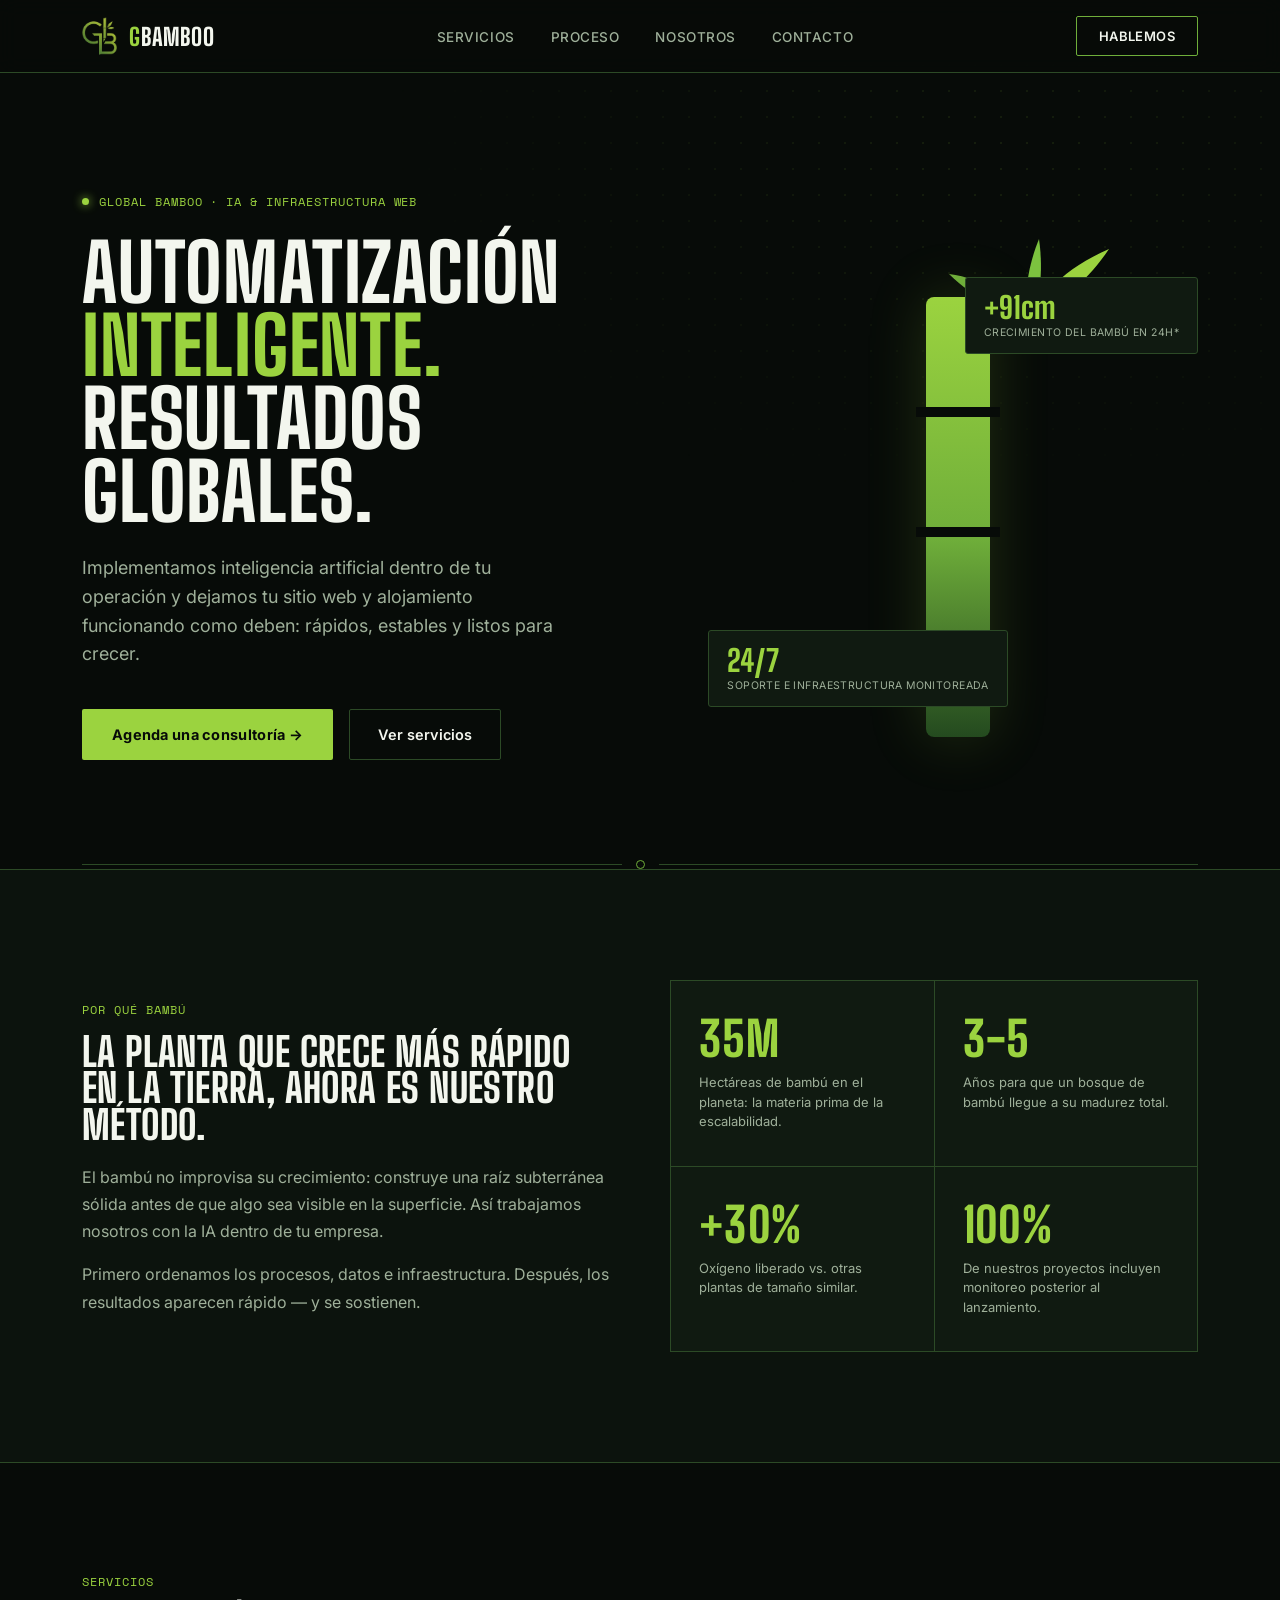
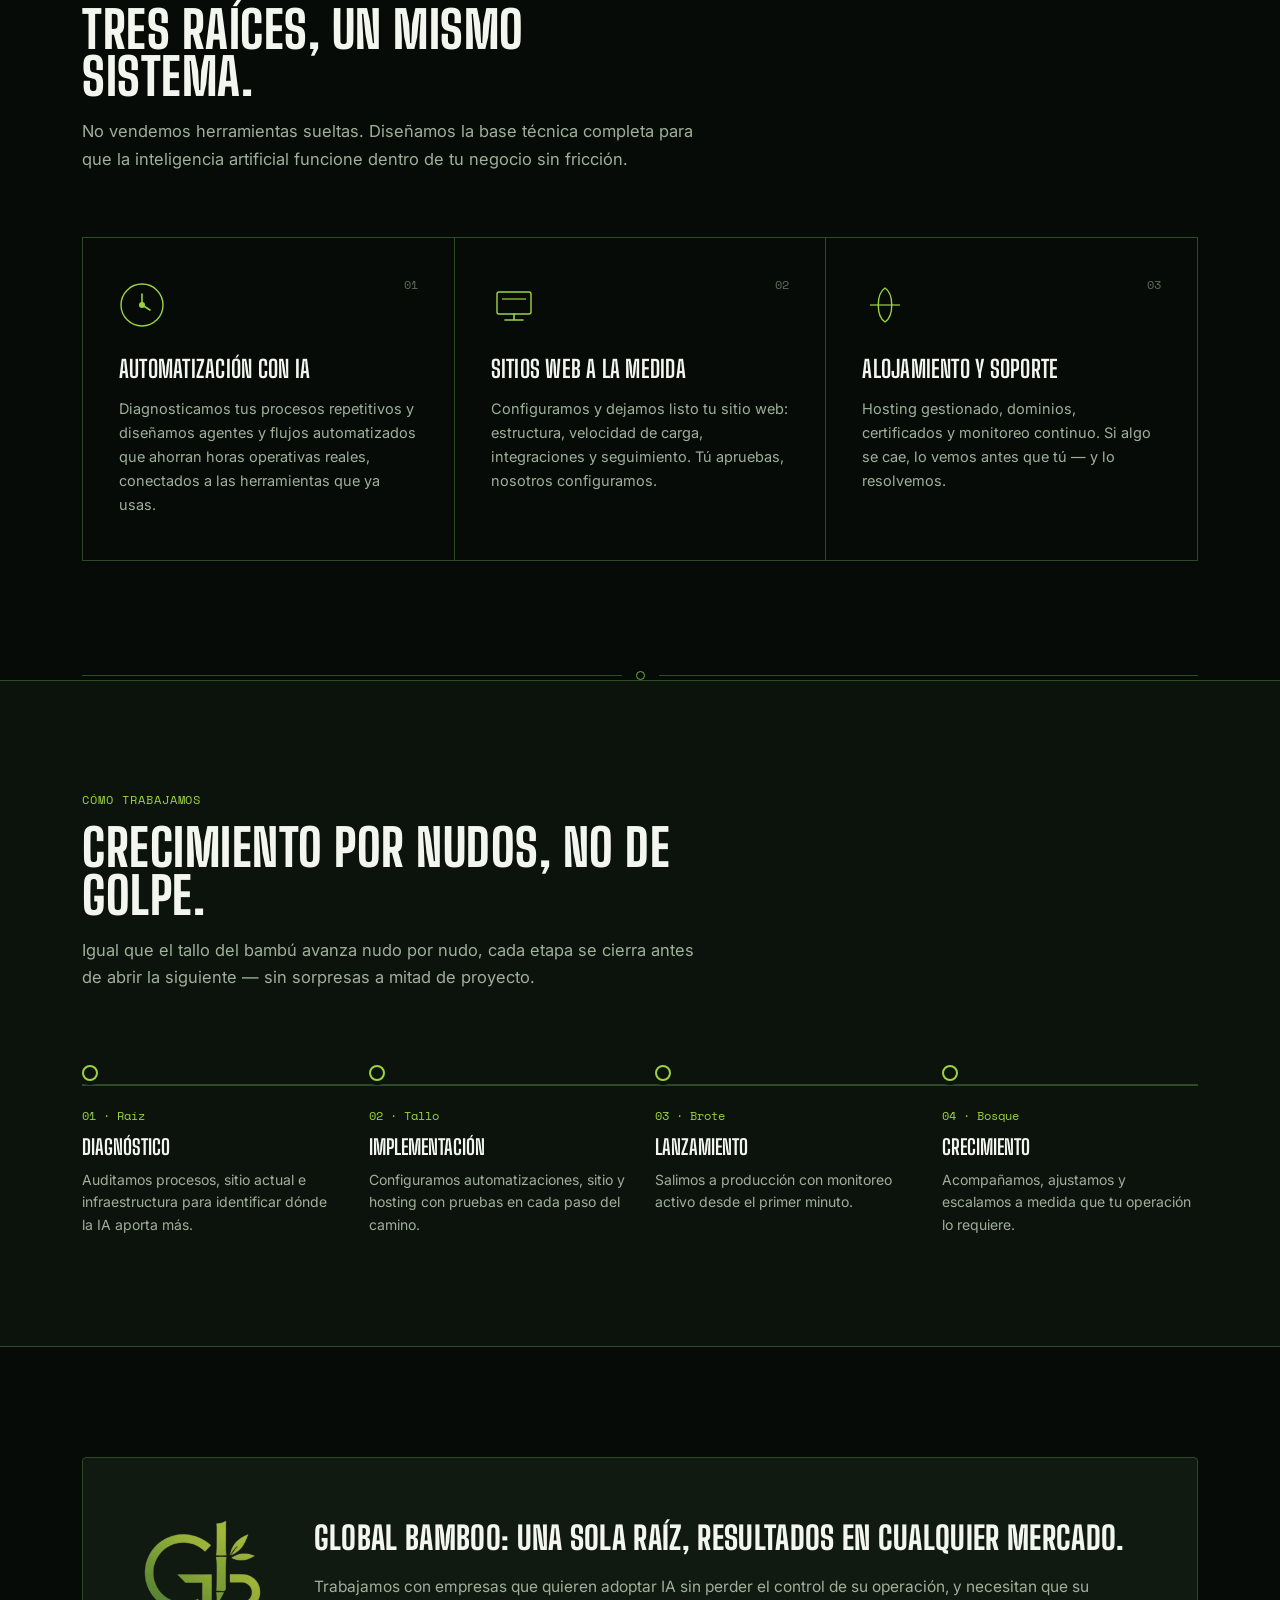
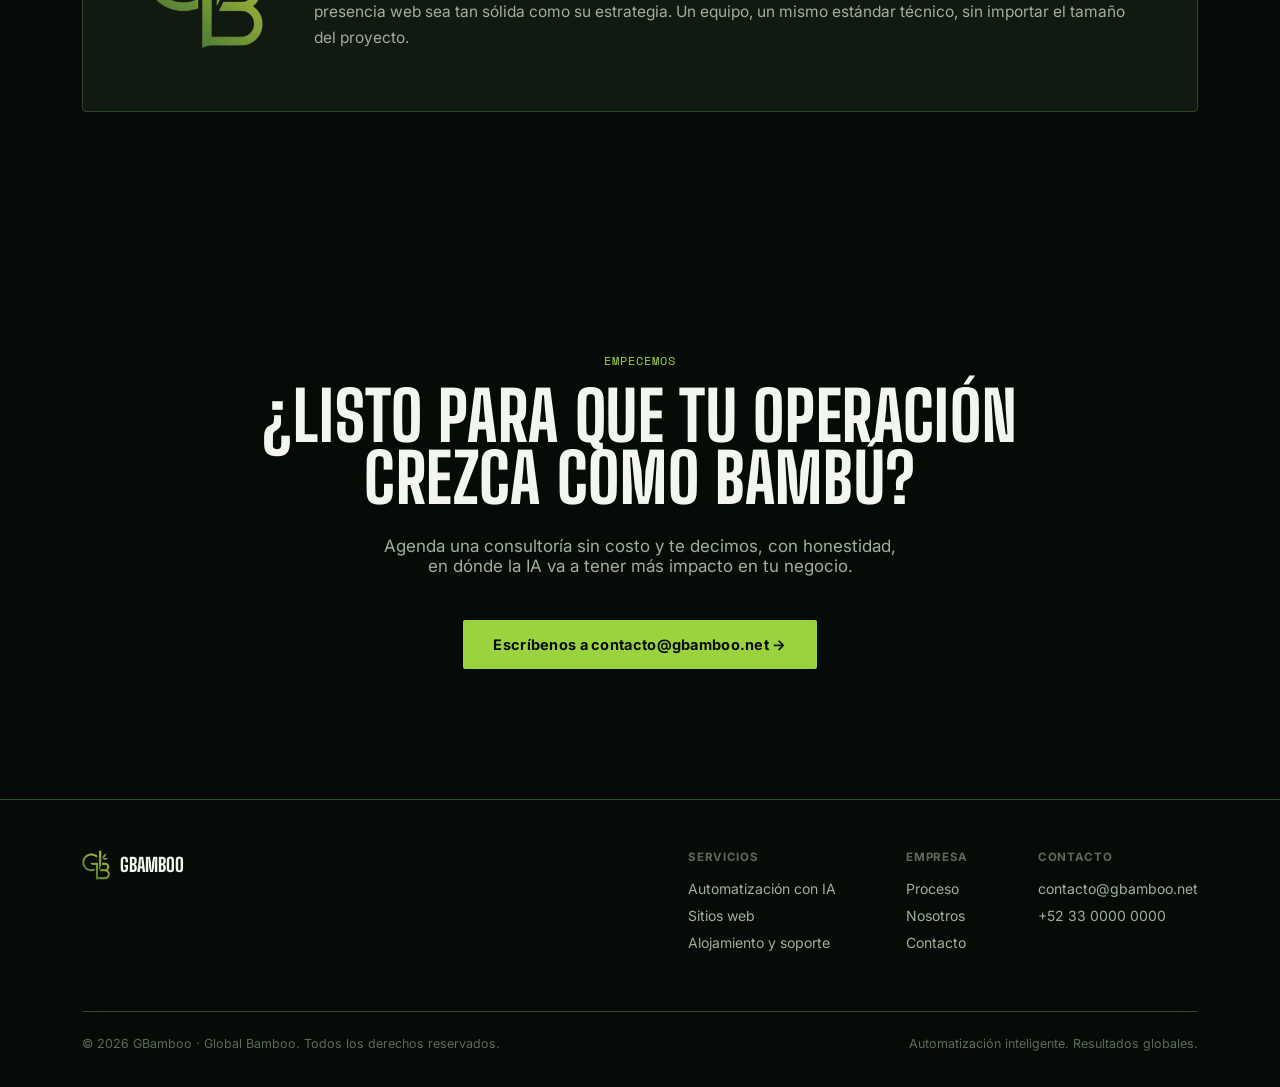
==== index.html @ a83d68ed "Rename gbamboo.html to index.html" ====
<!DOCTYPE html>
<html lang="es">
<head>
<meta charset="UTF-8">
<meta name="viewport" content="width=device-width, initial-scale=1.0">
<title>GBamboo — Automatización Inteligente. Resultados Globales.</title>
<link rel="preconnect" href="https://fonts.googleapis.com">
<link rel="preconnect" href="https://fonts.gstatic.com" crossorigin>
<link href="https://fonts.googleapis.com/css2?family=Big+Shoulders+Display:wght@400;600;700;800;900&family=Inter:wght@400;500;600;700&family=Space+Mono:wght@400;700&display=swap" rel="stylesheet">
<style>
  :root{
    --bg-black:#070b08;
    --bg-deep:#0c130d;
    --bg-panel:#101a11;
    --green-bright:#9bd33f;
    --green-mid:#6fae3a;
    --green-deep:#244a1f;
    --green-line:#2c4a26;
    --white:#f3f6ee;
    --grey:#9fb09a;
    --grey-dim:#5c6b57;
  }
  *{margin:0;padding:0;box-sizing:border-box;}
  html{scroll-behavior:smooth;}
  body{
    background:var(--bg-black);
    color:var(--white);
    font-family:'Inter',sans-serif;
    overflow-x:hidden;
    -webkit-font-smoothing:antialiased;
  }
  ::selection{background:var(--green-bright);color:var(--bg-black);}

  .display{
    font-family:'Big Shoulders Display',sans-serif;
    text-transform:uppercase;
    letter-spacing:0.01em;
    font-weight:800;
    line-height:0.92;
  }
  .mono{
    font-family:'Space Mono',monospace;
    letter-spacing:0.08em;
    text-transform:uppercase;
  }

  a{color:inherit;text-decoration:none;}

  .wrap{
    max-width:1180px;
    margin:0 auto;
    padding:0 32px;
  }

  /* background circuit-dot texture, echoes the globe motif in the logo */
  .dot-field{
    position:fixed;
    inset:0;
    pointer-events:none;
    z-index:0;
    background-image:radial-gradient(circle, rgba(155,211,63,0.10) 1px, transparent 1px);
    background-size:26px 26px;
    mask-image:radial-gradient(ellipse 70% 55% at 78% 18%, black 0%, transparent 70%);
  }

  /* ---------- NAV ---------- */
  header{
    position:sticky;
    top:0;
    z-index:50;
    background:rgba(7,11,8,0.86);
    backdrop-filter:blur(10px);
    border-bottom:1px solid var(--green-line);
  }
  nav{
    display:flex;
    align-items:center;
    justify-content:space-between;
    padding:16px 32px;
    max-width:1180px;
    margin:0 auto;
  }
  .brand{
    display:flex;
    align-items:center;
    gap:12px;
  }
  .brand img{height:38px;width:auto;display:block;}
  .brand-word{
    font-family:'Big Shoulders Display',sans-serif;
    font-weight:800;
    font-size:24px;
    letter-spacing:0.01em;
    text-transform:uppercase;
  }
  .brand-word .g{color:var(--green-bright);}
  nav ul{
    display:flex;
    gap:36px;
    list-style:none;
  }
  nav ul a{
    font-size:13.5px;
    letter-spacing:0.04em;
    color:var(--grey);
    transition:color .2s;
    text-transform:uppercase;
    font-weight:500;
  }
  nav ul a:hover{color:var(--green-bright);}
  .nav-cta{
    display:inline-flex;
    align-items:center;
    gap:8px;
    padding:11px 22px;
    border:1px solid var(--green-mid);
    border-radius:2px;
    font-size:13px;
    font-weight:600;
    letter-spacing:0.03em;
    text-transform:uppercase;
    transition:all .2s;
  }
  .nav-cta:hover{background:var(--green-bright);border-color:var(--green-bright);color:var(--bg-black);}
  .nav-toggle{display:none;}

  /* ---------- HERO ---------- */
  .hero{
    position:relative;
    padding:120px 0 100px;
    overflow:hidden;
  }
  .hero-grid{
    display:grid;
    grid-template-columns:1.1fr 0.9fr;
    gap:50px;
    align-items:center;
    position:relative;
    z-index:2;
  }
  .eyebrow{
    display:flex;
    align-items:center;
    gap:10px;
    font-size:12px;
    color:var(--green-bright);
    margin-bottom:26px;
    opacity:0;
    animation:fadeUp .7s ease forwards .1s;
  }
  .eyebrow::before{
    content:'';
    width:7px;height:7px;
    background:var(--green-bright);
    border-radius:50%;
    box-shadow:0 0 10px var(--green-bright);
  }
  .hero h1{
    font-size:clamp(46px, 6.2vw, 84px);
    opacity:0;
    animation:fadeUp .8s ease forwards .25s;
  }
  .hero h1 .accent{color:var(--green-bright);}
  .hero p.lead{
    margin-top:26px;
    font-size:18px;
    line-height:1.6;
    color:var(--grey);
    max-width:480px;
    opacity:0;
    animation:fadeUp .8s ease forwards .42s;
  }
  .hero-actions{
    display:flex;
    gap:16px;
    margin-top:40px;
    flex-wrap:wrap;
    opacity:0;
    animation:fadeUp .8s ease forwards .58s;
  }
  .btn-primary{
    padding:16px 30px;
    background:var(--green-bright);
    color:var(--bg-black);
    font-weight:700;
    font-size:14.5px;
    letter-spacing:0.02em;
    border-radius:2px;
    transition:transform .2s, box-shadow .2s;
    display:inline-flex;align-items:center;gap:10px;
  }
  .btn-primary:hover{transform:translateY(-2px);box-shadow:0 10px 26px rgba(155,211,63,0.28);}
  .btn-ghost{
    padding:16px 28px;
    border:1px solid var(--green-line);
    border-radius:2px;
    font-weight:600;
    font-size:14.5px;
    color:var(--white);
    transition:border-color .2s, background .2s;
  }
  .btn-ghost:hover{border-color:var(--green-bright);background:rgba(155,211,63,0.06);}

  @keyframes fadeUp{
    from{opacity:0;transform:translateY(18px);}
    to{opacity:1;transform:translateY(0);}
  }

  /* growing bamboo stalk signature element */
  .stalk-wrap{
    position:relative;
    height:520px;
    display:flex;
    align-items:flex-end;
    justify-content:center;
  }
  .stalk{
    position:relative;
    width:64px;
    height:0;
    background:linear-gradient(180deg, var(--green-bright), var(--green-mid) 55%, var(--green-deep));
    border-radius:8px;
    animation:grow 1.6s cubic-bezier(.2,.8,.25,1) forwards .3s;
    box-shadow:0 0 60px rgba(155,211,63,0.18);
  }
  @keyframes grow{
    from{height:0;}
    to{height:440px;}
  }
  .node{
    position:absolute;
    left:-10px;
    width:84px;
    height:10px;
    background:var(--bg-black);
    border-top:2px solid rgba(7,11,8,0.5);
    opacity:0;
    animation:nodeIn .4s ease forwards;
  }
  @keyframes nodeIn{ to{opacity:1;} }
  .leafset{
    position:absolute;
    width:170px;
    opacity:0;
    animation:leafIn .6s ease forwards;
  }
  .leafset svg{width:100%;height:auto;display:block;}
  @keyframes leafIn{
    from{opacity:0;transform:translateX(-6px) rotate(-4deg);}
    to{opacity:1;transform:translateX(0) rotate(0);}
  }
  .stat-floater{
    position:absolute;
    background:var(--bg-panel);
    border:1px solid var(--green-line);
    border-radius:3px;
    padding:14px 18px;
    opacity:0;
    animation:fadeUp .7s ease forwards 1.9s;
  }
  .stat-floater .num{
    font-family:'Big Shoulders Display',sans-serif;
    font-weight:800;
    font-size:30px;
    color:var(--green-bright);
    line-height:1;
  }
  .stat-floater .lab{
    font-size:10.5px;
    color:var(--grey);
    letter-spacing:0.04em;
    text-transform:uppercase;
    margin-top:4px;
  }
  .stat-1{top:60px; right:0;}
  .stat-2{bottom:30px; left:-10px;}

  @media (prefers-reduced-motion: reduce){
    .stalk{animation:none;height:440px;}
    .node,.leafset,.stat-floater,.eyebrow,.hero h1,.hero p.lead,.hero-actions{animation:none;opacity:1;}
  }

  /* ---------- NODE DIVIDER (bamboo joints as section divider) ---------- */
  .joint-divider{
    display:flex;
    align-items:center;
    gap:14px;
    max-width:1180px;
    margin:0 auto;
    padding:0 32px;
  }
  .joint-divider .line{flex:1;height:1px;background:var(--green-line);}
  .joint-divider .ring{
    width:9px;height:9px;border:1.5px solid var(--green-mid);border-radius:50%;
  }

  /* ---------- SECTION GENERIC ---------- */
  section{position:relative;z-index:2;padding:110px 0;}
  .section-head{
    max-width:620px;
    margin-bottom:64px;
  }
  .tag{
    font-size:12px;
    color:var(--green-bright);
    margin-bottom:16px;
    display:block;
  }
  .section-head h2{
    font-size:clamp(34px,4vw,52px);
  }
  .section-head p{
    margin-top:18px;
    color:var(--grey);
    font-size:16.5px;
    line-height:1.65;
  }

  /* ---------- WHY BAMBOO STRIP ---------- */
  .why{
    background:var(--bg-deep);
    border-top:1px solid var(--green-line);
    border-bottom:1px solid var(--green-line);
  }
  .why-grid{
    display:grid;
    grid-template-columns:1fr 1fr;
    gap:60px;
    align-items:center;
  }
  .why-copy h3{
    font-size:clamp(28px,3.4vw,40px);
    margin-bottom:20px;
  }
  .why-copy p{
    color:var(--grey);
    font-size:16px;
    line-height:1.7;
    margin-bottom:16px;
  }
  .why-stats{
    display:grid;
    grid-template-columns:1fr 1fr;
    gap:1px;
    background:var(--green-line);
    border:1px solid var(--green-line);
  }
  .why-stat{
    background:var(--bg-panel);
    padding:34px 28px;
  }
  .why-stat .num{
    font-family:'Big Shoulders Display',sans-serif;
    font-weight:800;
    font-size:48px;
    color:var(--green-bright);
    line-height:1;
  }
  .why-stat .lab{
    margin-top:10px;
    font-size:13px;
    color:var(--grey);
    line-height:1.5;
  }

  /* ---------- SERVICES ---------- */
  .services-grid{
    display:grid;
    grid-template-columns:repeat(3,1fr);
    gap:1px;
    background:var(--green-line);
    border:1px solid var(--green-line);
  }
  .service-card{
    background:var(--bg-black);
    padding:44px 36px;
    transition:background .25s;
    position:relative;
  }
  .service-card:hover{background:var(--bg-panel);}
  .service-card .si{
    width:46px;height:46px;
    margin-bottom:26px;
  }
  .service-card .si svg{width:100%;height:100%;}
  .service-card h3{
    font-family:'Big Shoulders Display',sans-serif;
    font-weight:700;
    font-size:24px;
    text-transform:uppercase;
    margin-bottom:14px;
    letter-spacing:0.01em;
  }
  .service-card p{
    color:var(--grey);
    font-size:14.5px;
    line-height:1.65;
  }
  .service-card .num{
    position:absolute;
    top:38px;right:36px;
    font-family:'Space Mono',monospace;
    font-size:12px;
    color:var(--grey-dim);
  }

  /* ---------- PROCESS (bamboo nodes = phased growth, a real sequence) ---------- */
  .process{background:var(--bg-deep);border-top:1px solid var(--green-line);border-bottom:1px solid var(--green-line);}
  .process-track{
    position:relative;
    padding-top:10px;
  }
  .process-line{
    position:absolute;
    top:29px;left:0;right:0;
    height:2px;
    background:var(--green-line);
  }
  .process-steps{
    display:grid;
    grid-template-columns:repeat(4,1fr);
    gap:30px;
    position:relative;
  }
  .pstep .node-dot{
    width:16px;height:16px;
    border-radius:50%;
    background:var(--bg-deep);
    border:2px solid var(--green-bright);
    margin-bottom:26px;
    position:relative;
    box-shadow:0 0 0 4px var(--bg-deep);
  }
  .pstep .pnum{
    font-family:'Space Mono',monospace;
    font-size:12px;
    color:var(--green-bright);
    margin-bottom:10px;
    display:block;
  }
  .pstep h4{
    font-family:'Big Shoulders Display',sans-serif;
    font-weight:700;
    font-size:21px;
    text-transform:uppercase;
    margin-bottom:10px;
  }
  .pstep p{
    color:var(--grey);
    font-size:14px;
    line-height:1.6;
  }

  /* ---------- LOGO PANEL / TRUST ---------- */
  .panel{
    background:var(--bg-panel);
    border:1px solid var(--green-line);
    border-radius:4px;
    padding:60px;
    display:flex;
    align-items:center;
    gap:50px;
  }
  .panel img{height:130px;width:auto;flex-shrink:0;}
  .panel-text h3{
    font-size:clamp(24px,2.6vw,32px);
    line-height:1.3;
    margin-bottom:14px;
  }
  .panel-text p{color:var(--grey);font-size:15.5px;line-height:1.65;}

  /* ---------- CTA ---------- */
  .cta{
    text-align:center;
    padding:130px 0;
  }
  .cta h2{
    font-size:clamp(38px,5.5vw,68px);
    max-width:780px;
    margin:0 auto 26px;
  }
  .cta p{
    color:var(--grey);
    font-size:17px;
    max-width:520px;
    margin:0 auto 44px;
  }

  /* ---------- FOOTER ---------- */
  footer{
    border-top:1px solid var(--green-line);
    padding:50px 0 36px;
  }
  .foot-grid{
    display:flex;
    justify-content:space-between;
    align-items:flex-start;
    flex-wrap:wrap;
    gap:40px;
  }
  .foot-brand{display:flex;align-items:center;gap:10px;}
  .foot-brand img{height:30px;}
  .foot-brand span{font-family:'Big Shoulders Display',sans-serif;font-weight:800;font-size:19px;text-transform:uppercase;}
  .foot-cols{display:flex;gap:70px;flex-wrap:wrap;}
  .foot-col h5{
    font-size:11.5px;letter-spacing:0.06em;text-transform:uppercase;color:var(--grey-dim);margin-bottom:16px;
  }
  .foot-col a, .foot-col p{
    display:block;
    font-size:14px;
    color:var(--grey);
    margin-bottom:10px;
  }
  .foot-col a:hover{color:var(--green-bright);}
  .foot-bottom{
    margin-top:50px;
    padding-top:24px;
    border-top:1px solid var(--green-line);
    display:flex;
    justify-content:space-between;
    font-size:12.5px;
    color:var(--grey-dim);
    flex-wrap:wrap;
    gap:10px;
  }

  /* ---------- RESPONSIVE ---------- */
  @media (max-width:900px){
    nav ul{display:none;}
    .hero-grid{grid-template-columns:1fr;}
    .stalk-wrap{height:340px;margin-top:20px;}
    .why-grid{grid-template-columns:1fr;}
    .services-grid{grid-template-columns:1fr;}
    .process-steps{grid-template-columns:1fr 1fr;}
    .process-line{display:none;}
    .panel{flex-direction:column;text-align:center;padding:44px 30px;}
    .why-stats{grid-template-columns:1fr;}
  }
  @media (max-width:560px){
    .process-steps{grid-template-columns:1fr;}
    .nav-cta{display:none;}
    .wrap{padding:0 20px;}
    nav{padding:14px 20px;}
  }

  a:focus-visible, button:focus-visible{
    outline:2px solid var(--green-bright);
    outline-offset:3px;
  }
</style>
</head>
<body>

<div class="dot-field"></div>

<header>
  <nav>
    <div class="brand">
      <img src="[data-uri]" alt="GBamboo logo">
      <span class="brand-word"><span class="g">G</span>Bamboo</span>
    </div>
    <ul>
      <li><a href="#servicios">Servicios</a></li>
      <li><a href="#proceso">Proceso</a></li>
      <li><a href="#nosotros">Nosotros</a></li>
      <li><a href="#contacto">Contacto</a></li>
    </ul>
    <a href="#contacto" class="nav-cta">Hablemos</a>
  </nav>
</header>

<main>
  <!-- HERO -->
  <section class="hero">
    <div class="wrap hero-grid">
      <div>
        <span class="eyebrow mono">Global Bamboo · IA &amp; Infraestructura Web</span>
        <h1 class="display">Automatización<br><span class="accent">Inteligente.</span><br>Resultados<br>Globales.</h1>
        <p class="lead">Implementamos inteligencia artificial dentro de tu operación y dejamos tu sitio web y alojamiento funcionando como deben: rápidos, estables y listos para crecer.</p>
        <div class="hero-actions">
          <a href="#contacto" class="btn-primary">Agenda una consultoría →</a>
          <a href="#servicios" class="btn-ghost">Ver servicios</a>
        </div>
      </div>

      <div class="stalk-wrap" aria-hidden="true">
        <div class="stalk">
          <div class="node" style="bottom:90px; animation-delay:.9s;"></div>
          <div class="node" style="bottom:200px; animation-delay:1.15s;"></div>
          <div class="node" style="bottom:320px; animation-delay:1.4s;"></div>
          <div class="leafset" style="top:-58px; left:18px; animation-delay:1.7s;">
            <svg viewBox="0 0 170 110" fill="none">
              <path d="M85 90 C60 70 30 60 5 35 C40 40 65 55 85 90Z" fill="#6fae3a"/>
              <path d="M85 90 C95 55 120 30 165 10 C145 40 120 60 85 90Z" fill="#9bd33f"/>
              <path d="M85 90 C78 55 85 25 95 0 C100 35 95 65 85 90Z" fill="#7cc23f"/>
            </svg>
          </div>
        </div>
        <div class="stat-floater stat-1">
          <div class="num">+91cm</div>
          <div class="lab">Crecimiento del bambú en 24h*</div>
        </div>
        <div class="stat-floater stat-2">
          <div class="num">24/7</div>
          <div class="lab">Soporte e infraestructura monitoreada</div>
        </div>
      </div>
    </div>
  </section>

  <div class="joint-divider"><div class="line"></div><div class="ring"></div><div class="line"></div></div>

  <!-- WHY BAMBOO -->
  <section class="why">
    <div class="wrap why-grid">
      <div class="why-copy">
        <span class="tag mono">Por qué bambú</span>
        <h3 class="display">La planta que crece más rápido en la tierra, ahora es nuestro método.</h3>
        <p>El bambú no improvisa su crecimiento: construye una raíz subterránea sólida antes de que algo sea visible en la superficie. Así trabajamos nosotros con la IA dentro de tu empresa.</p>
        <p>Primero ordenamos los procesos, datos e infraestructura. Después, los resultados aparecen rápido — y se sostienen.</p>
      </div>
      <div class="why-stats">
        <div class="why-stat">
          <div class="num display">35M</div>
          <div class="lab">Hectáreas de bambú en el planeta: la materia prima de la escalabilidad.</div>
        </div>
        <div class="why-stat">
          <div class="num display">3-5</div>
          <div class="lab">Años para que un bosque de bambú llegue a su madurez total.</div>
        </div>
        <div class="why-stat">
          <div class="num display">+30%</div>
          <div class="lab">Oxígeno liberado vs. otras plantas de tamaño similar.</div>
        </div>
        <div class="why-stat">
          <div class="num display">100%</div>
          <div class="lab">De nuestros proyectos incluyen monitoreo posterior al lanzamiento.</div>
        </div>
      </div>
    </div>
  </section>

  <!-- SERVICES -->
  <section id="servicios">
    <div class="wrap">
      <div class="section-head">
        <span class="tag mono">Servicios</span>
        <h2 class="display">Tres raíces, un mismo sistema.</h2>
        <p>No vendemos herramientas sueltas. Diseñamos la base técnica completa para que la inteligencia artificial funcione dentro de tu negocio sin fricción.</p>
      </div>

      <div class="services-grid">
        <div class="service-card">
          <span class="num">01</span>
          <div class="si"><svg viewBox="0 0 46 46" fill="none"><circle cx="23" cy="23" r="21" stroke="#9bd33f" stroke-width="1.4"/><path d="M23 12v11l8 5" stroke="#9bd33f" stroke-width="1.6" stroke-linecap="round"/><circle cx="23" cy="23" r="3" fill="#9bd33f"/></svg></div>
          <h3>Automatización con IA</h3>
          <p>Diagnosticamos tus procesos repetitivos y diseñamos agentes y flujos automatizados que ahorran horas operativas reales, conectados a las herramientas que ya usas.</p>
        </div>
        <div class="service-card">
          <span class="num">02</span>
          <div class="si"><svg viewBox="0 0 46 46" fill="none"><rect x="6" y="10" width="34" height="22" rx="2" stroke="#9bd33f" stroke-width="1.4"/><path d="M14 38h18M23 32v6" stroke="#9bd33f" stroke-width="1.6" stroke-linecap="round"/><path d="M11 17h24" stroke="#9bd33f" stroke-width="1.2"/></svg></div>
          <h3>Sitios web a la medida</h3>
          <p>Configuramos y dejamos listo tu sitio web: estructura, velocidad de carga, integraciones y seguimiento. Tú apruebas, nosotros configuramos.</p>
        </div>
        <div class="service-card">
          <span class="num">03</span>
          <div class="si"><svg viewBox="0 0 46 46" fill="none"><path d="M23 6c9 6 9 28 0 34-9-6-9-28 0-34Z" stroke="#9bd33f" stroke-width="1.4"/><path d="M8 23h30" stroke="#9bd33f" stroke-width="1.2"/></svg></div>
          <h3>Alojamiento y soporte</h3>
          <p>Hosting gestionado, dominios, certificados y monitoreo continuo. Si algo se cae, lo vemos antes que tú — y lo resolvemos.</p>
        </div>
      </div>
    </div>
  </section>

  <div class="joint-divider"><div class="line"></div><div class="ring"></div><div class="line"></div></div>

  <!-- PROCESS -->
  <section class="process" id="proceso">
    <div class="wrap">
      <div class="section-head">
        <span class="tag mono">Cómo trabajamos</span>
        <h2 class="display">Crecimiento por nudos, no de golpe.</h2>
        <p>Igual que el tallo del bambú avanza nudo por nudo, cada etapa se cierra antes de abrir la siguiente — sin sorpresas a mitad de proyecto.</p>
      </div>
      <div class="process-track">
        <div class="process-line"></div>
        <div class="process-steps">
          <div class="pstep">
            <div class="node-dot"></div>
            <span class="pnum">01 · Raíz</span>
            <h4>Diagnóstico</h4>
            <p>Auditamos procesos, sitio actual e infraestructura para identificar dónde la IA aporta más.</p>
          </div>
          <div class="pstep">
            <div class="node-dot"></div>
            <span class="pnum">02 · Tallo</span>
            <h4>Implementación</h4>
            <p>Configuramos automatizaciones, sitio y hosting con pruebas en cada paso del camino.</p>
          </div>
          <div class="pstep">
            <div class="node-dot"></div>
            <span class="pnum">03 · Brote</span>
            <h4>Lanzamiento</h4>
            <p>Salimos a producción con monitoreo activo desde el primer minuto.</p>
          </div>
          <div class="pstep">
            <div class="node-dot"></div>
            <span class="pnum">04 · Bosque</span>
            <h4>Crecimiento</h4>
            <p>Acompañamos, ajustamos y escalamos a medida que tu operación lo requiere.</p>
          </div>
        </div>
      </div>
    </div>
  </section>

  <!-- TRUST PANEL -->
  <section id="nosotros">
    <div class="wrap">
      <div class="panel">
        <img src="[data-uri]" alt="GBamboo logo">
        <div class="panel-text">
          <h3 class="display">Global Bamboo: una sola raíz, resultados en cualquier mercado.</h3>
          <p>Trabajamos con empresas que quieren adoptar IA sin perder el control de su operación, y necesitan que su presencia web sea tan sólida como su estrategia. Un equipo, un mismo estándar técnico, sin importar el tamaño del proyecto.</p>
        </div>
      </div>
    </div>
  </section>

  <!-- CTA -->
  <section class="cta" id="contacto">
    <div class="wrap">
      <span class="tag mono">Empecemos</span>
      <h2 class="display">¿Listo para que tu operación crezca como bambú?</h2>
      <p>Agenda una consultoría sin costo y te decimos, con honestidad, en dónde la IA va a tener más impacto en tu negocio.</p>
      <a href="mailto:hola@gbamboo.com" class="btn-primary">Escríbenos a contacto@gbamboo.net →</a>
    </div>
  </section>
</main>

<footer>
  <div class="wrap">
    <div class="foot-grid">
      <div class="foot-brand">
        <img src="[data-uri]" alt="GBamboo logo">
        <span>GBamboo</span>
      </div>
      <div class="foot-cols">
        <div class="foot-col">
          <h5>Servicios</h5>
          <a href="#servicios">Automatización con IA</a>
          <a href="#servicios">Sitios web</a>
          <a href="#servicios">Alojamiento y soporte</a>
        </div>
        <div class="foot-col">
          <h5>Empresa</h5>
          <a href="#proceso">Proceso</a>
          <a href="#nosotros">Nosotros</a>
          <a href="#contacto">Contacto</a>
        </div>
        <div class="foot-col">
          <h5>Contacto</h5>
          <p>contacto@gbamboo.net</p>
          <p>+52 33 0000 0000</p>
        </div>
      </div>
    </div>
    <div class="foot-bottom">
      <span>© 2026 GBamboo · Global Bamboo. Todos los derechos reservados.</span>
      <span>Automatización inteligente. Resultados globales.</span>
    </div>
  </div>
</footer>

</body>
</html>
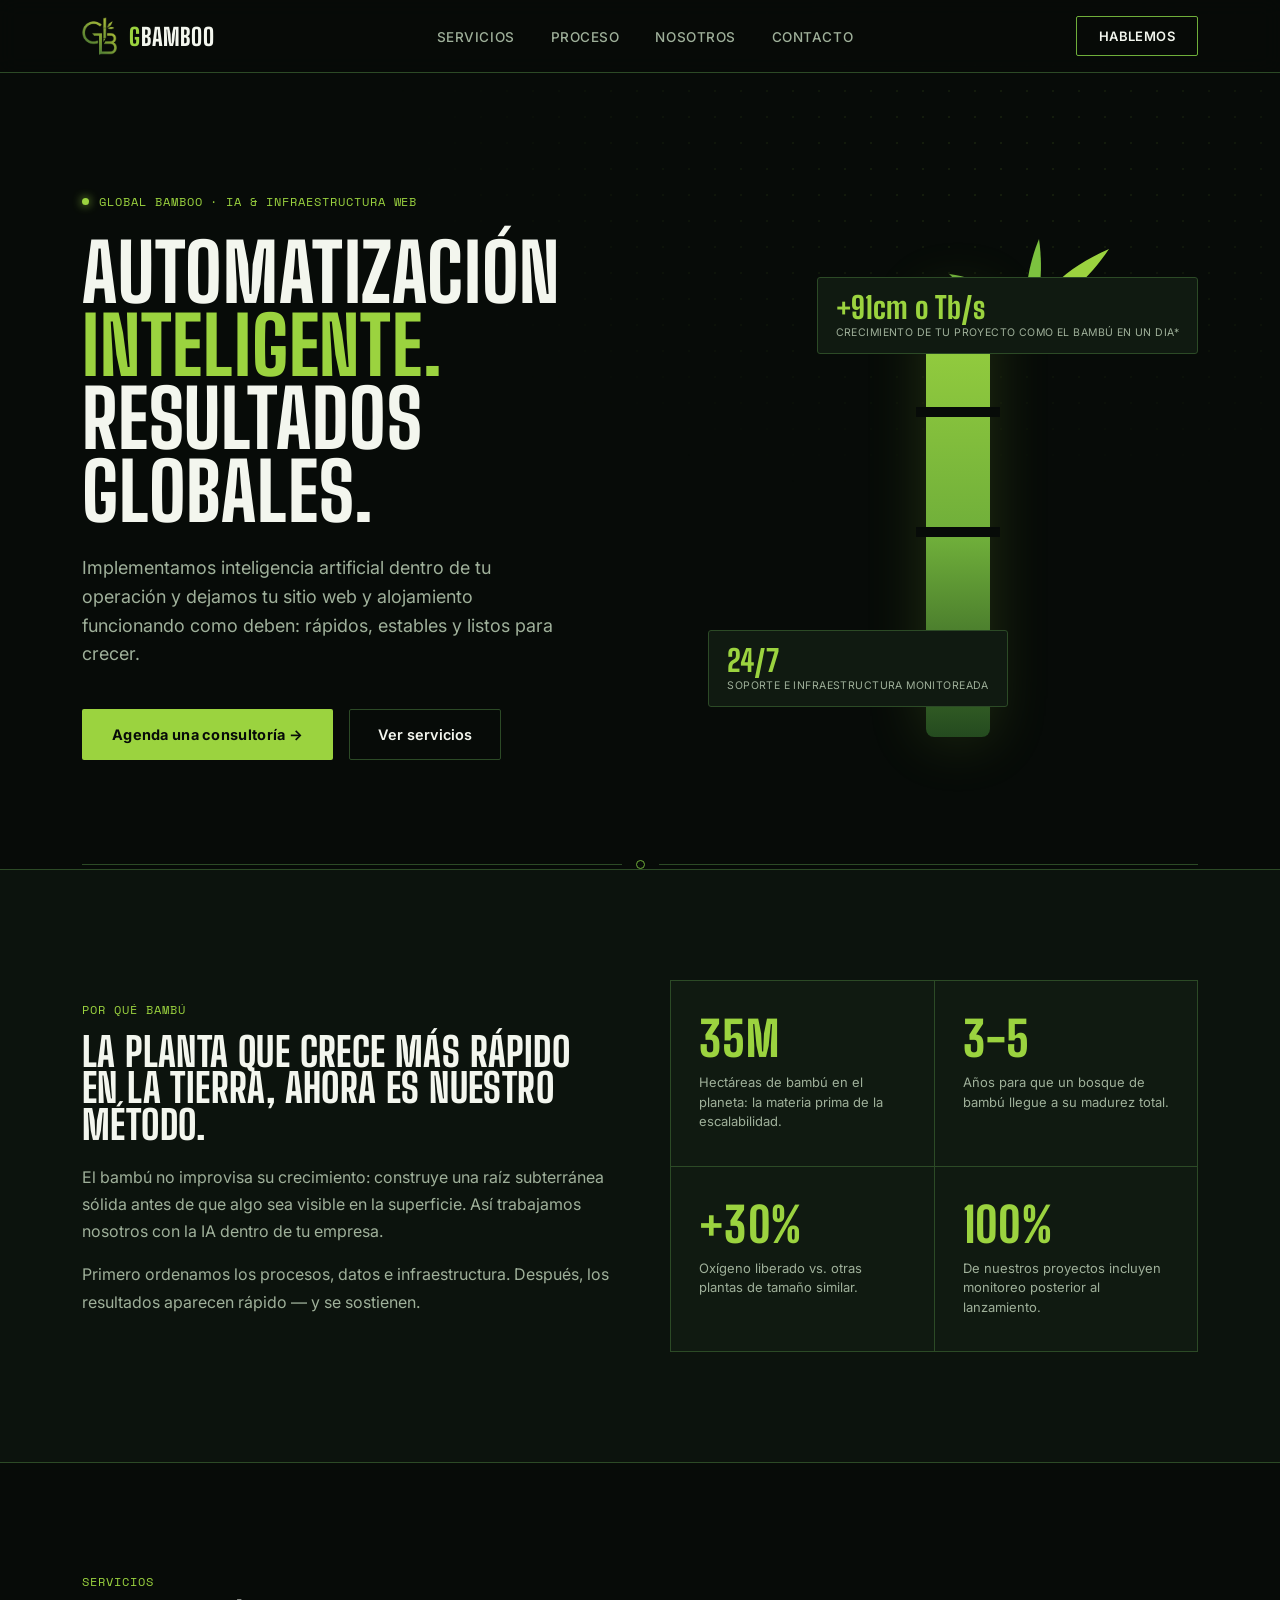
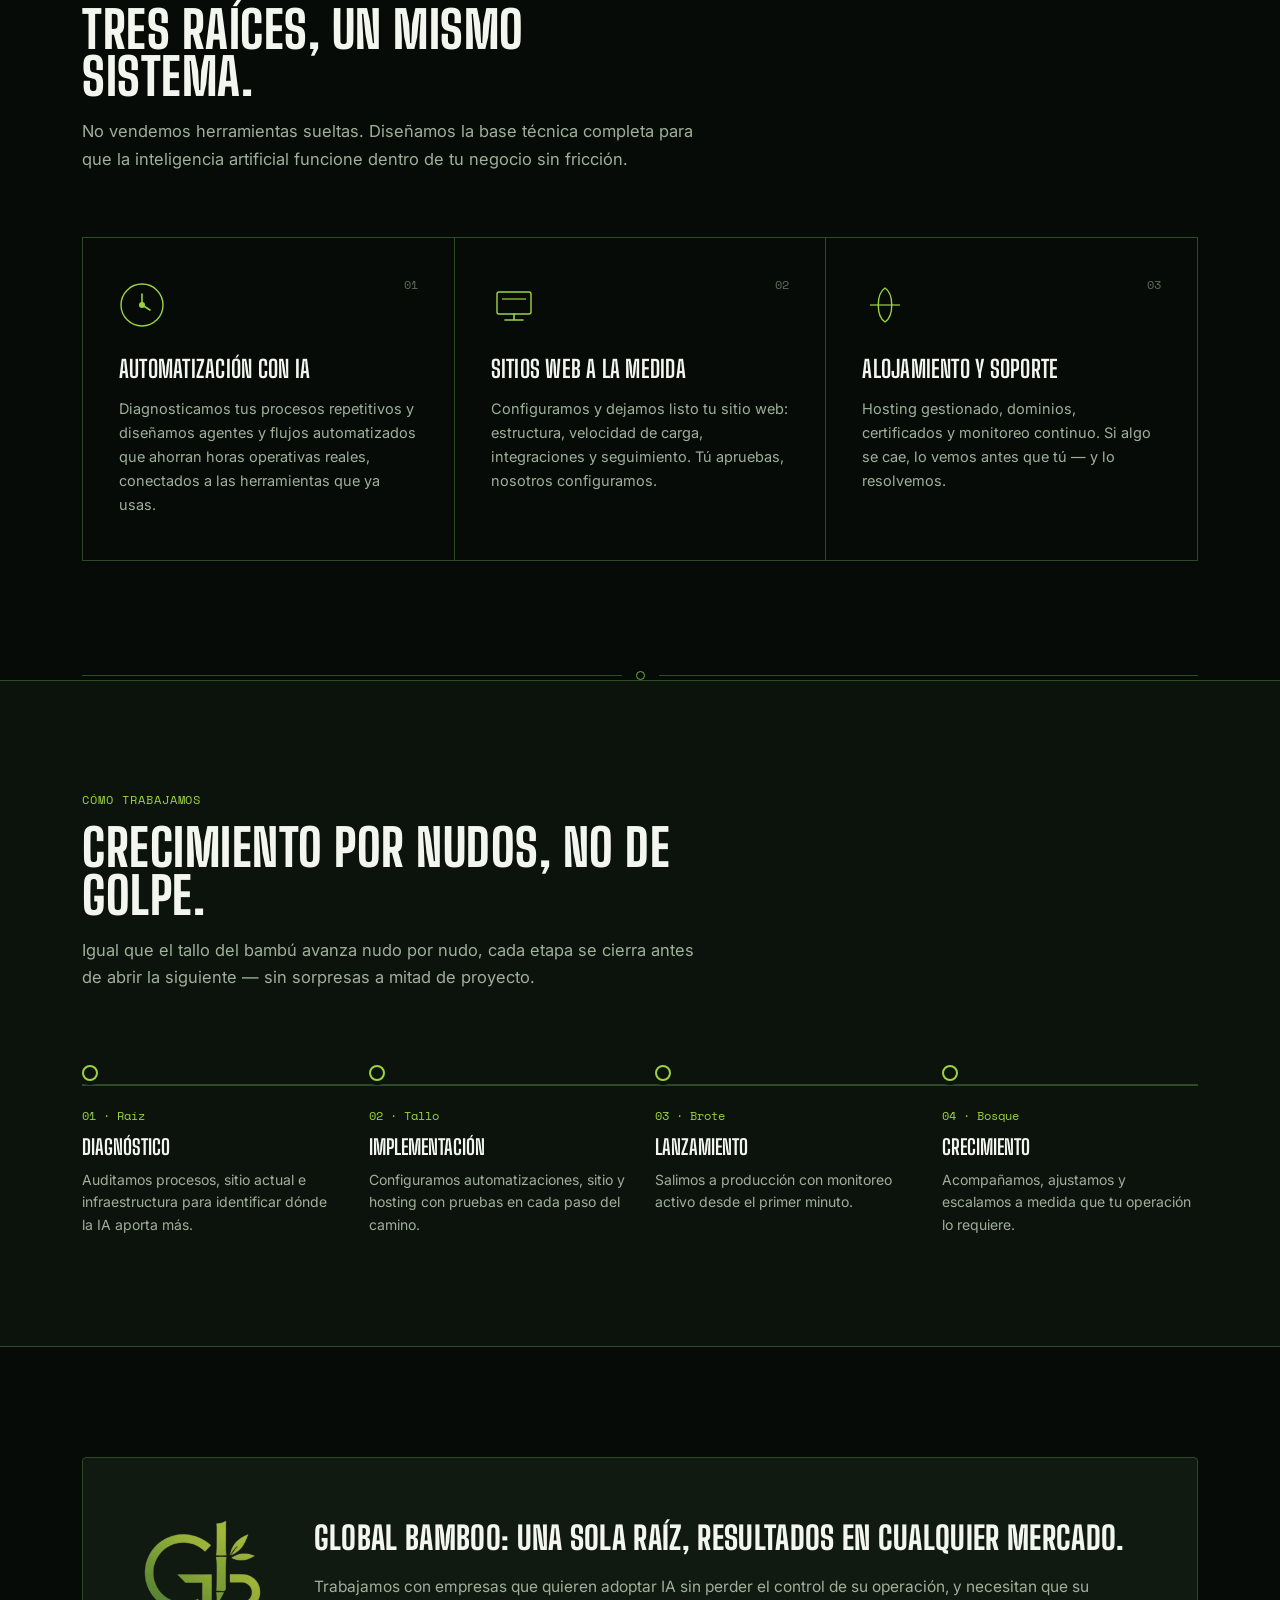
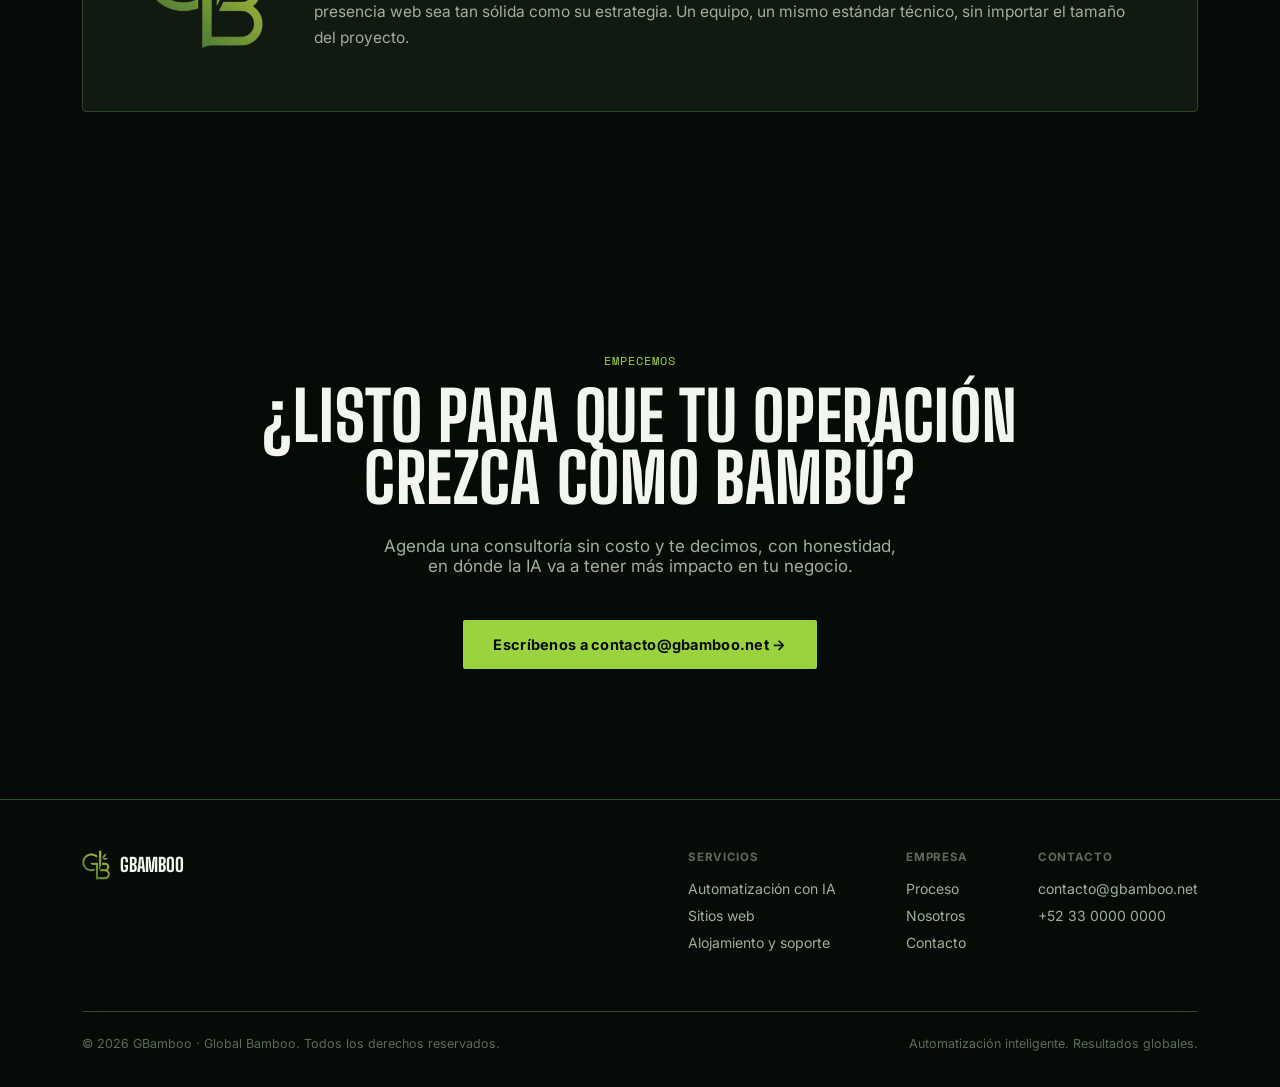
==== commit e5175881: "Update growth metrics in index.html" ====
--- a/index.html
+++ b/index.html
@@ -597,8 +597,8 @@
           </div>
         </div>
         <div class="stat-floater stat-1">
-          <div class="num">+91cm</div>
-          <div class="lab">Crecimiento del bambú en 24h*</div>
+          <div class="num">+91cm o Tb/s</div>
+          <div class="lab">Crecimiento de tu proyecto como el bambú en un dia*</div>
         </div>
         <div class="stat-floater stat-2">
           <div class="num">24/7</div>
@@ -733,7 +733,7 @@
       <span class="tag mono">Empecemos</span>
       <h2 class="display">¿Listo para que tu operación crezca como bambú?</h2>
       <p>Agenda una consultoría sin costo y te decimos, con honestidad, en dónde la IA va a tener más impacto en tu negocio.</p>
-      <a href="mailto:hola@gbamboo.com" class="btn-primary">Escríbenos a contacto@gbamboo.net →</a>
+      <a href="mailto:contacto@gbamboo.net" class="btn-primary">Escríbenos a contacto@gbamboo.net →</a>
     </div>
   </section>
 </main>
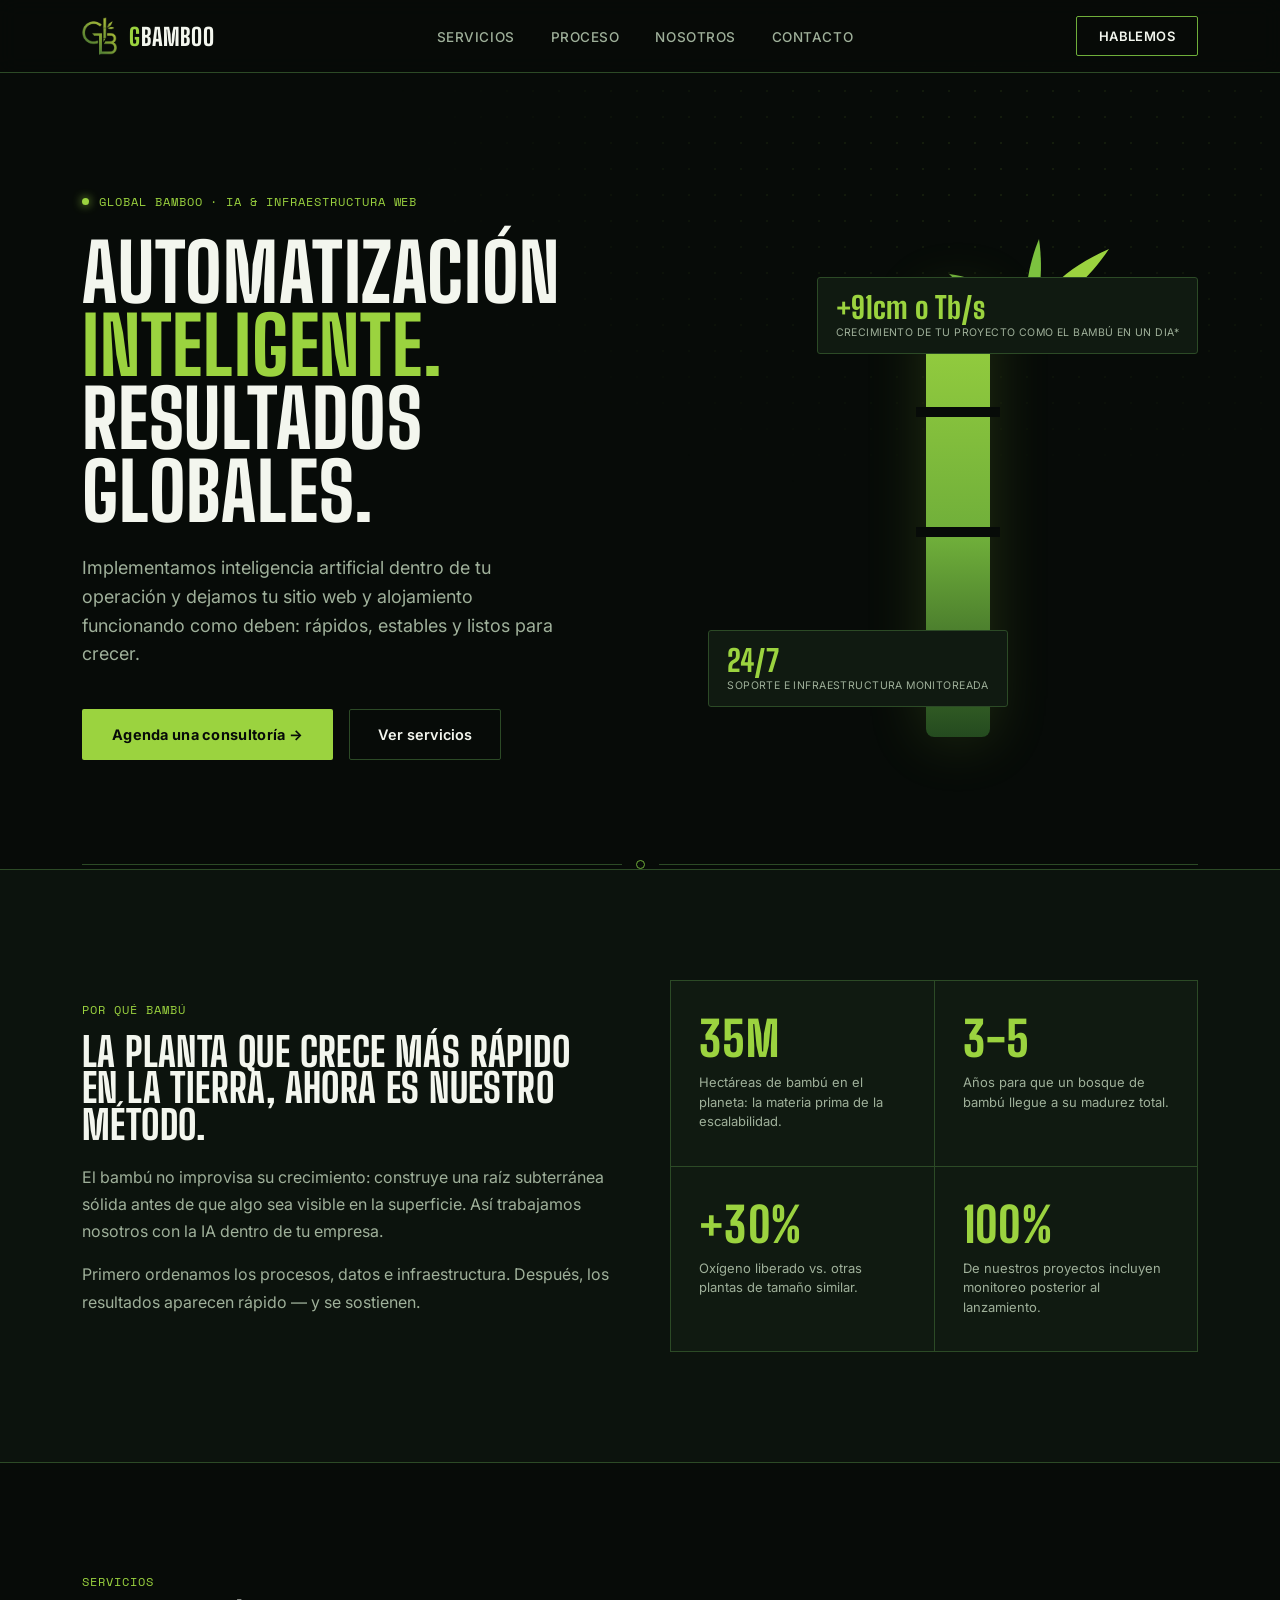
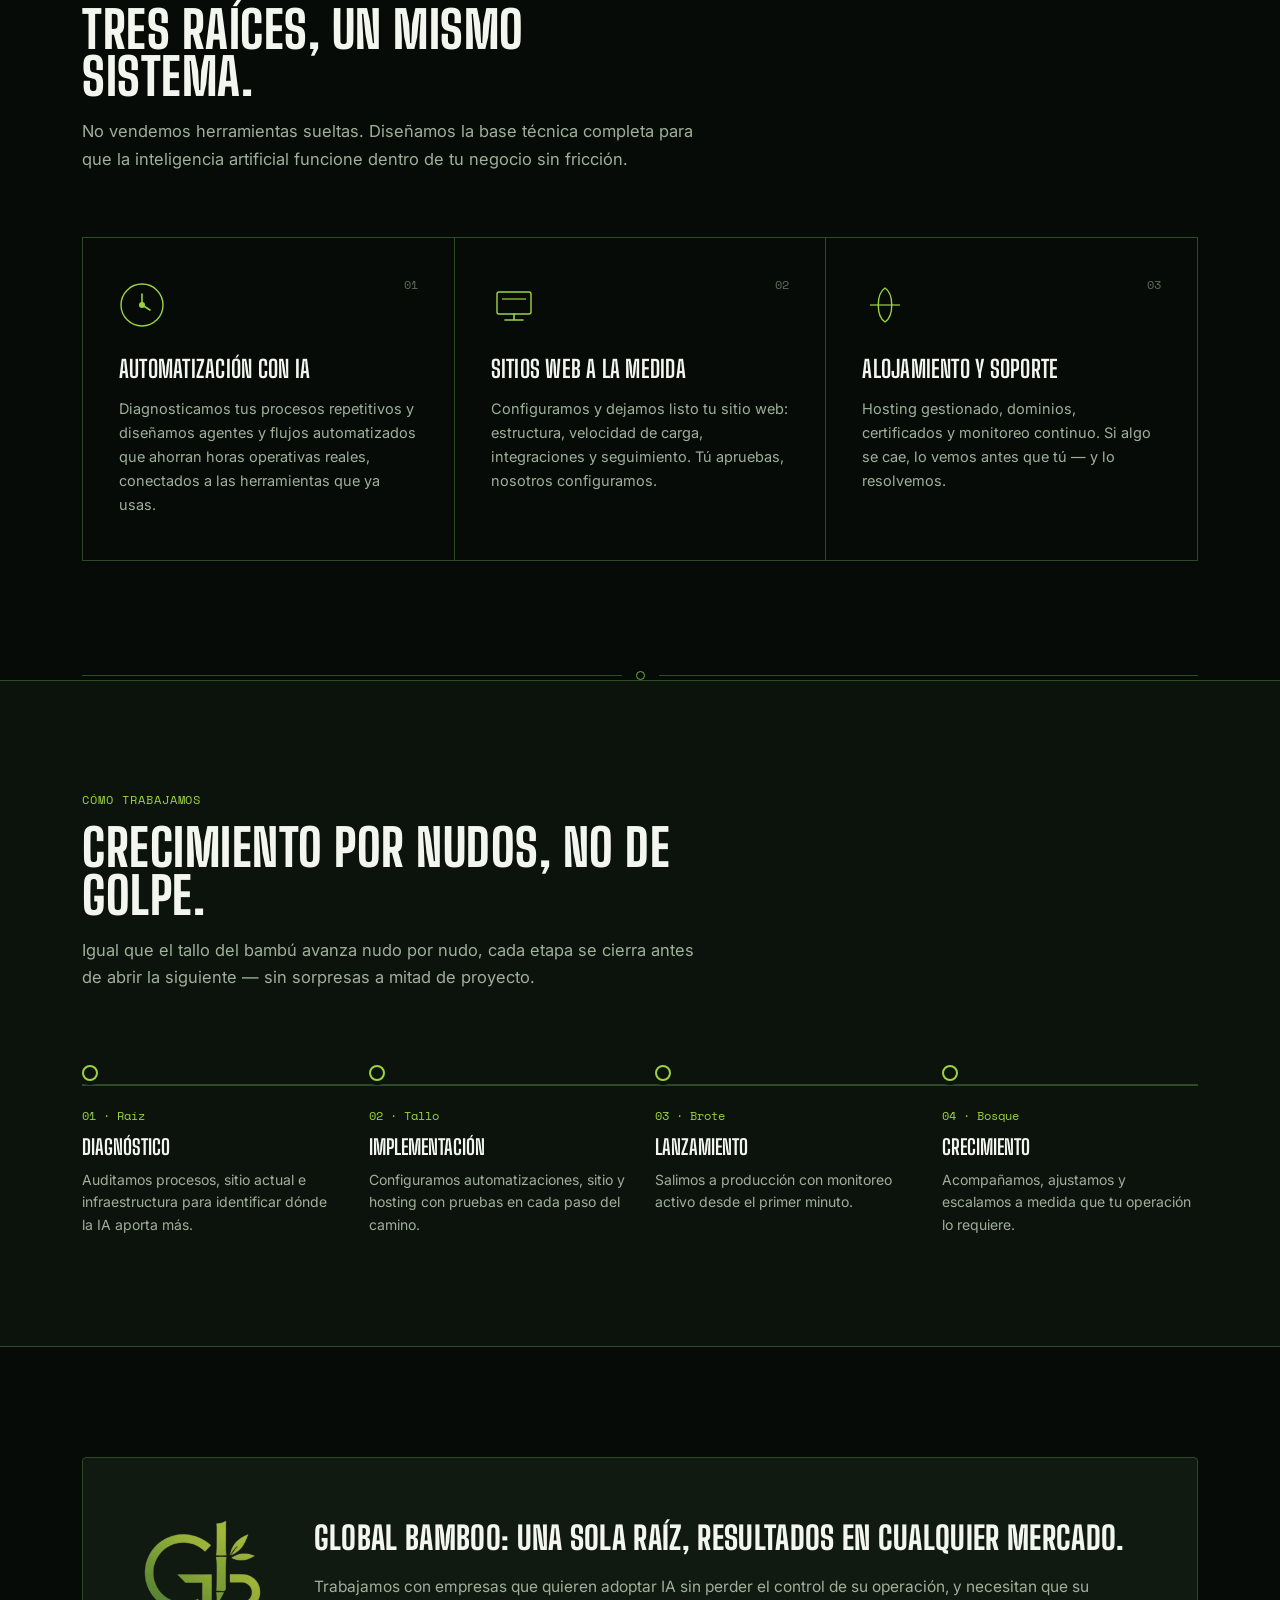
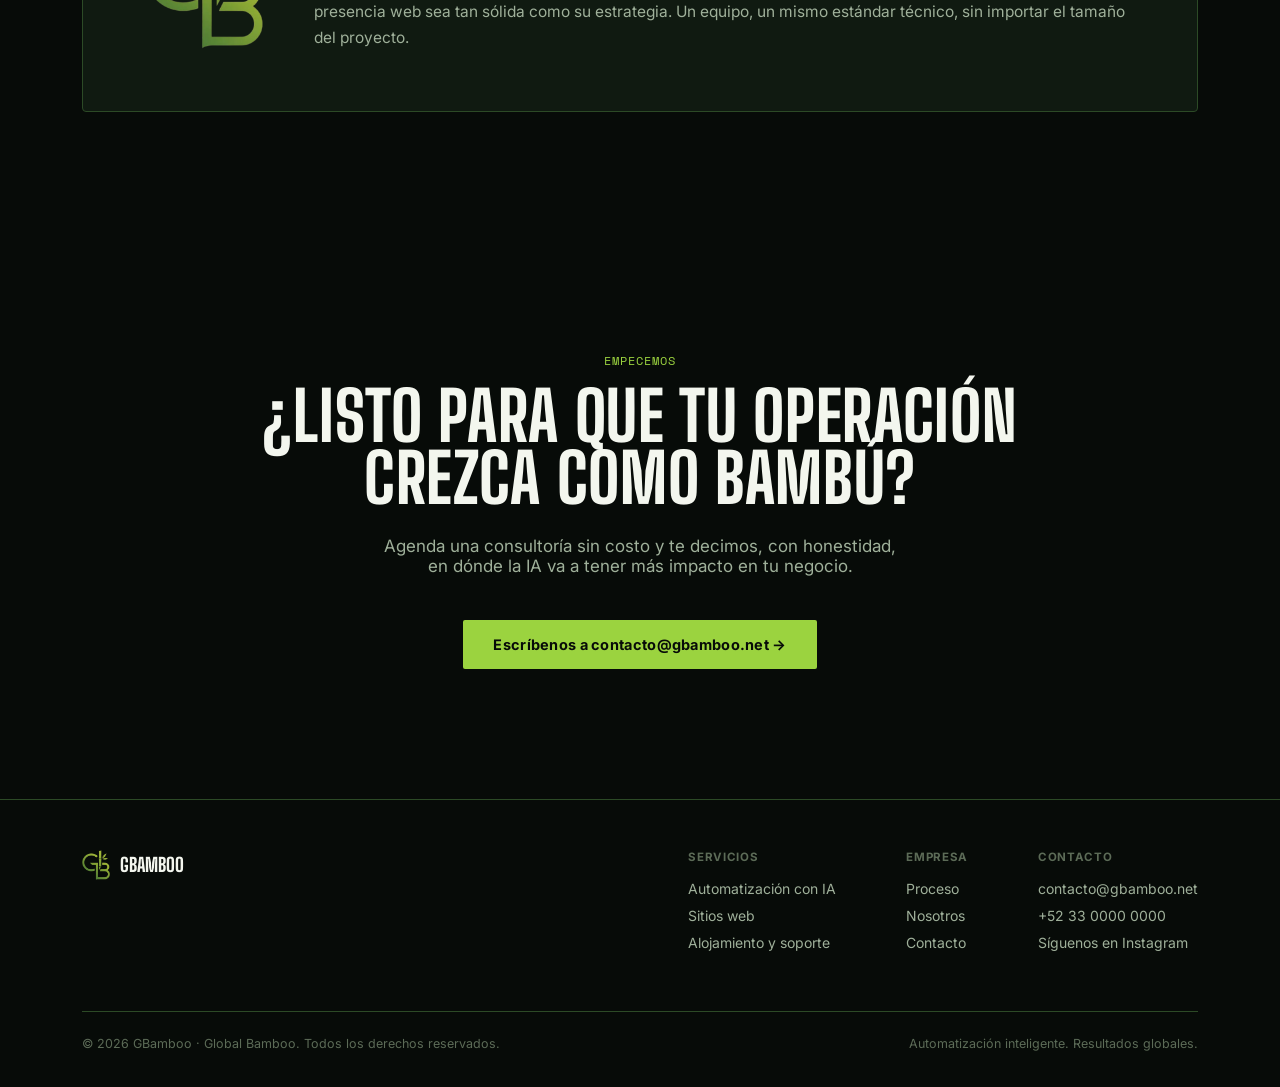
==== commit acaf80cc: "Add Instagram link to footer Solo se agrega la pagina de redes sociales, el siguiente paso es agrega" ====
--- a/index.html
+++ b/index.html
@@ -4,6 +4,7 @@
 <meta charset="UTF-8">
 <meta name="viewport" content="width=device-width, initial-scale=1.0">
 <title>GBamboo — Automatización Inteligente. Resultados Globales.</title>
+<link rel="icon" type="image/x-icon" href="favicon.ico">
 <link rel="preconnect" href="https://fonts.googleapis.com">
 <link rel="preconnect" href="https://fonts.gstatic.com" crossorigin>
 <link href="https://fonts.googleapis.com/css2?family=Big+Shoulders+Display:wght@400;600;700;800;900&family=Inter:wght@400;500;600;700&family=Space+Mono:wght@400;700&display=swap" rel="stylesheet">
@@ -762,6 +763,9 @@
           <h5>Contacto</h5>
           <p>contacto@gbamboo.net</p>
           <p>+52 33 0000 0000</p>
+          <a href='https://www.instagram.com/gbamboo.n3t/' target='_blank'>
+            Síguenos en Instagram
+          </a>
         </div>
       </div>
     </div>
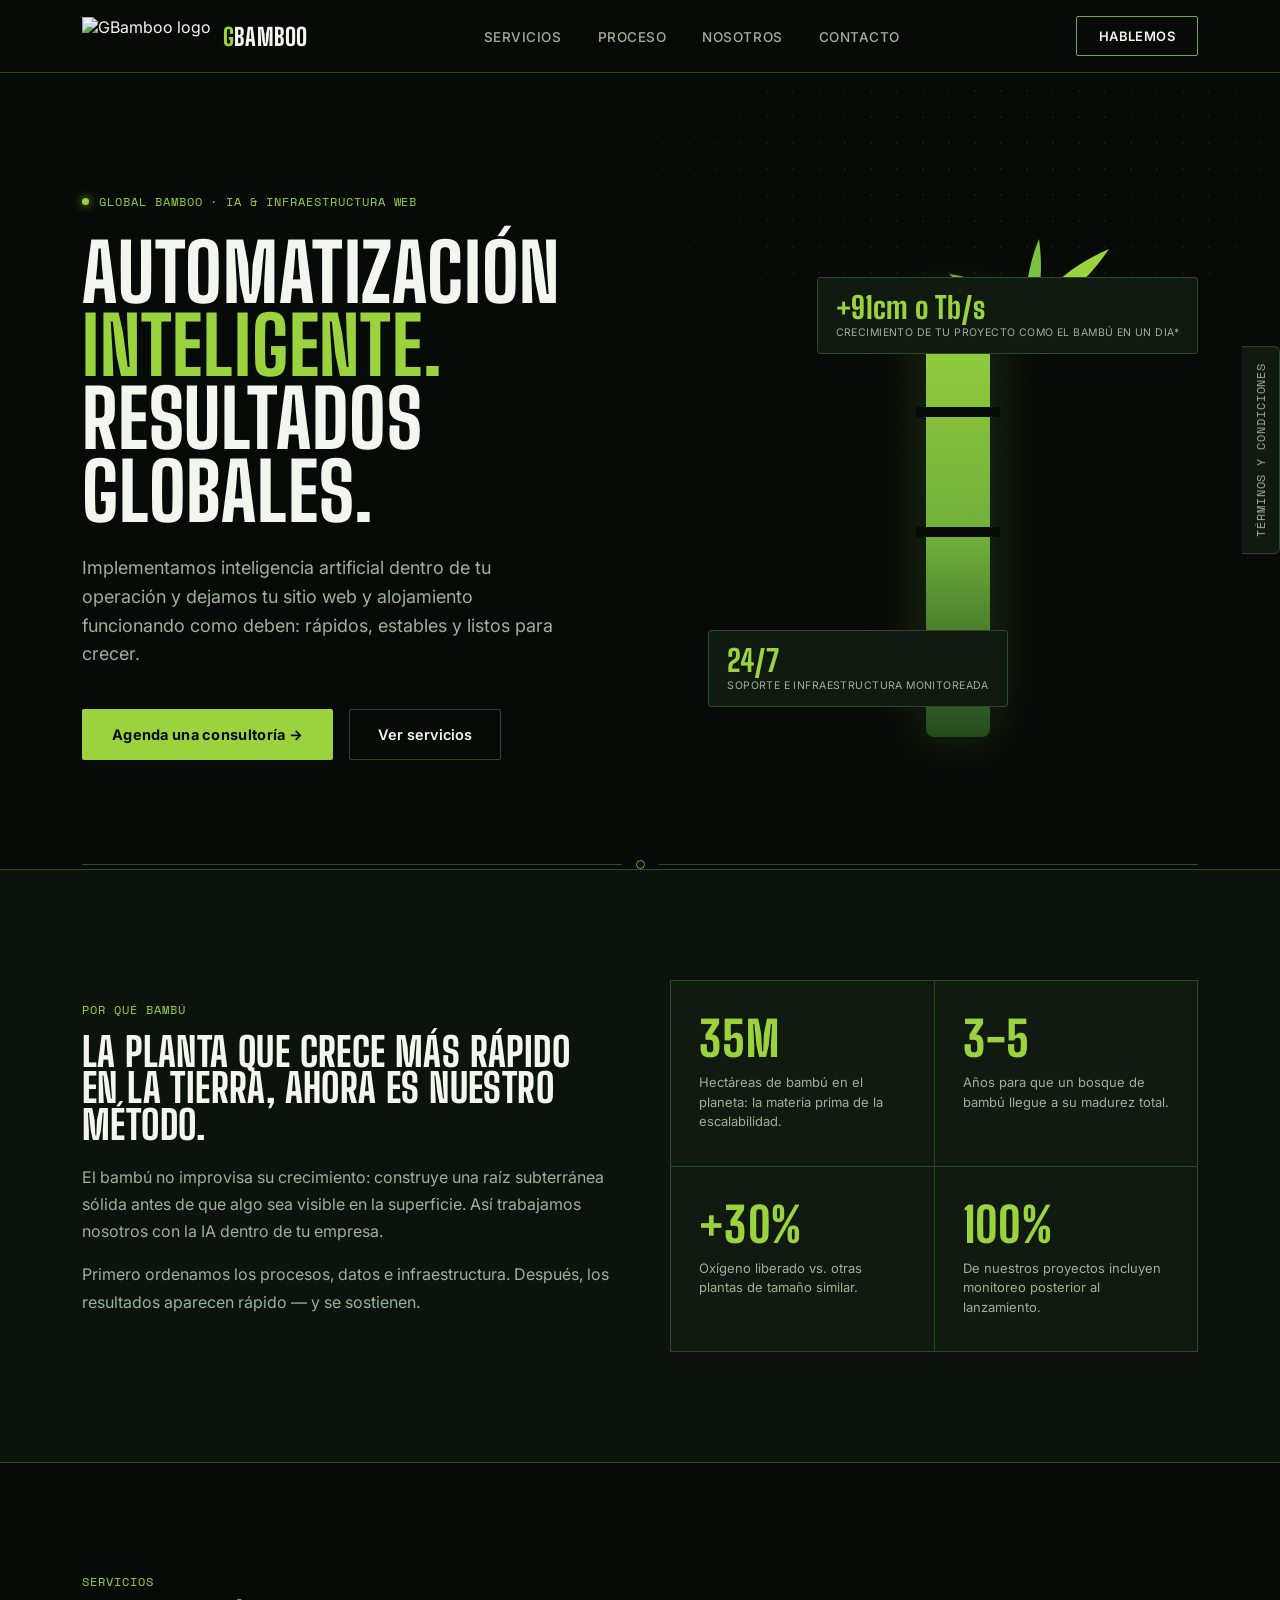
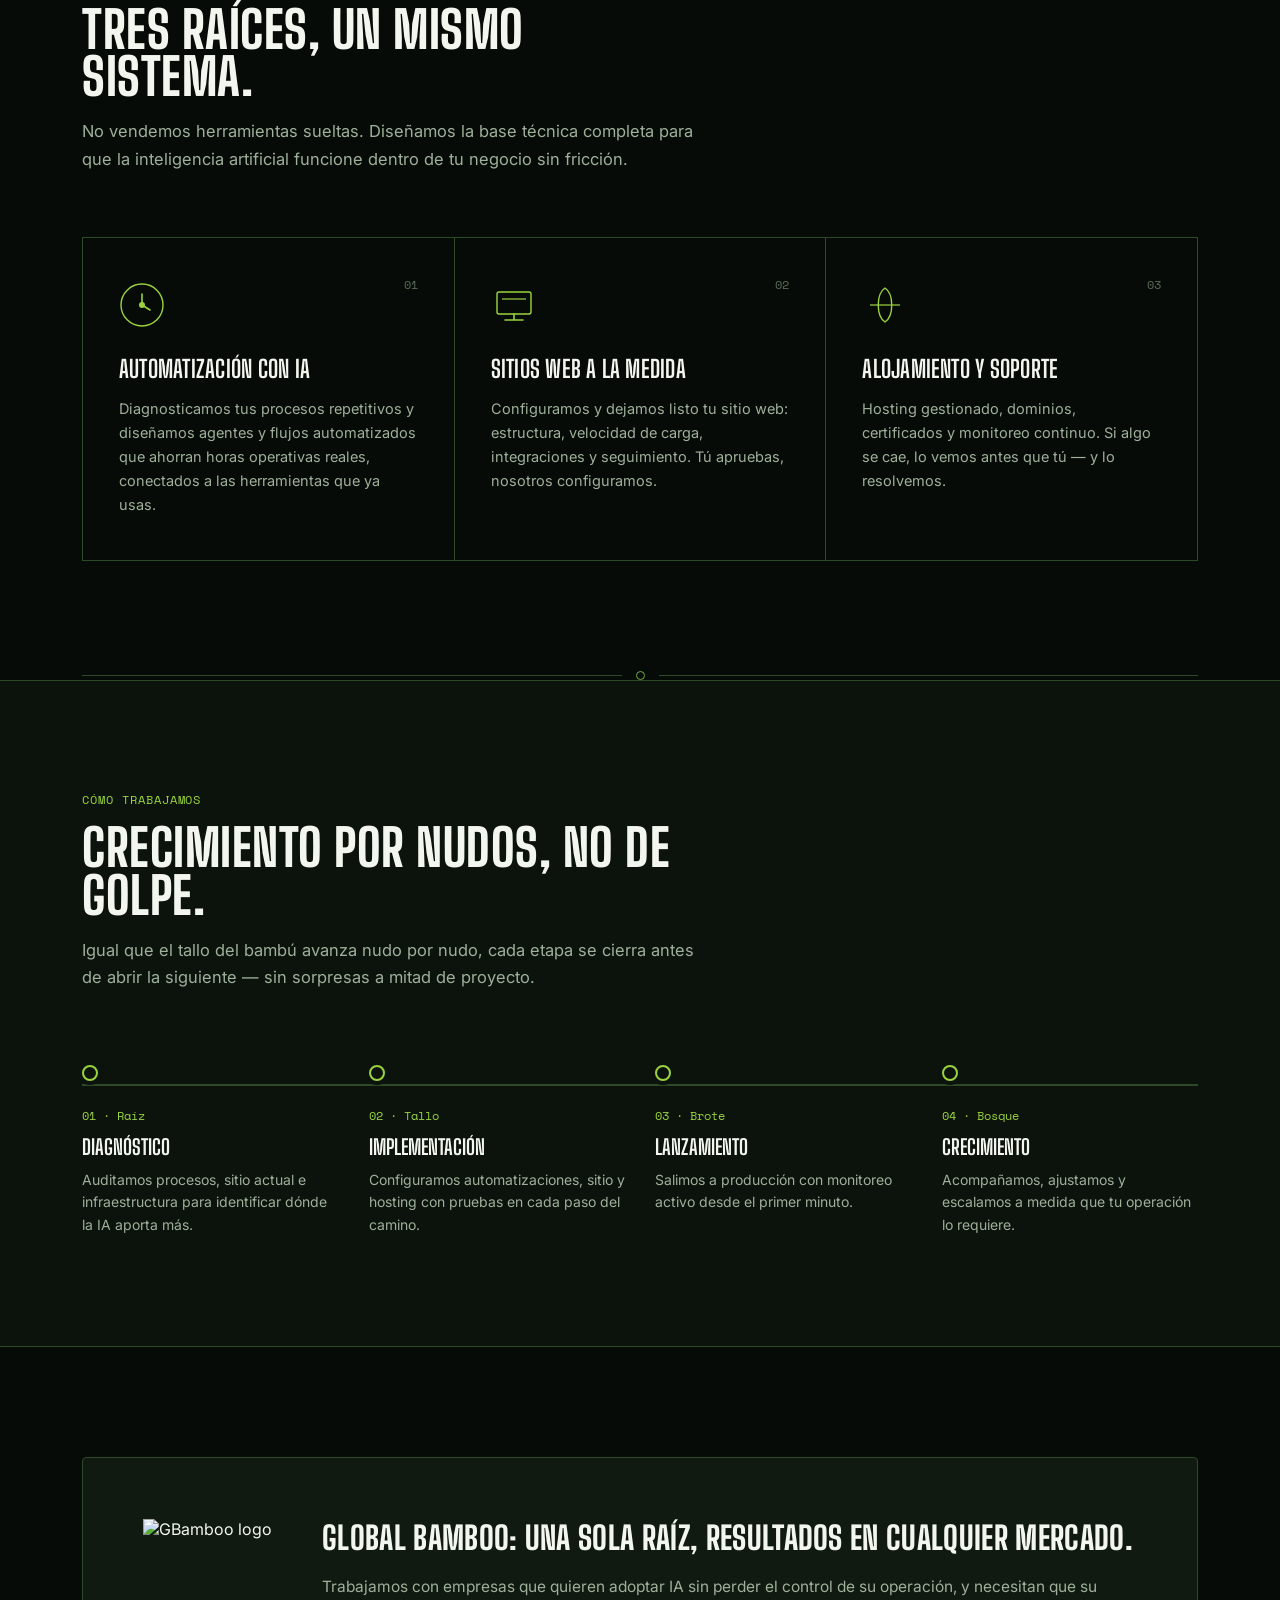
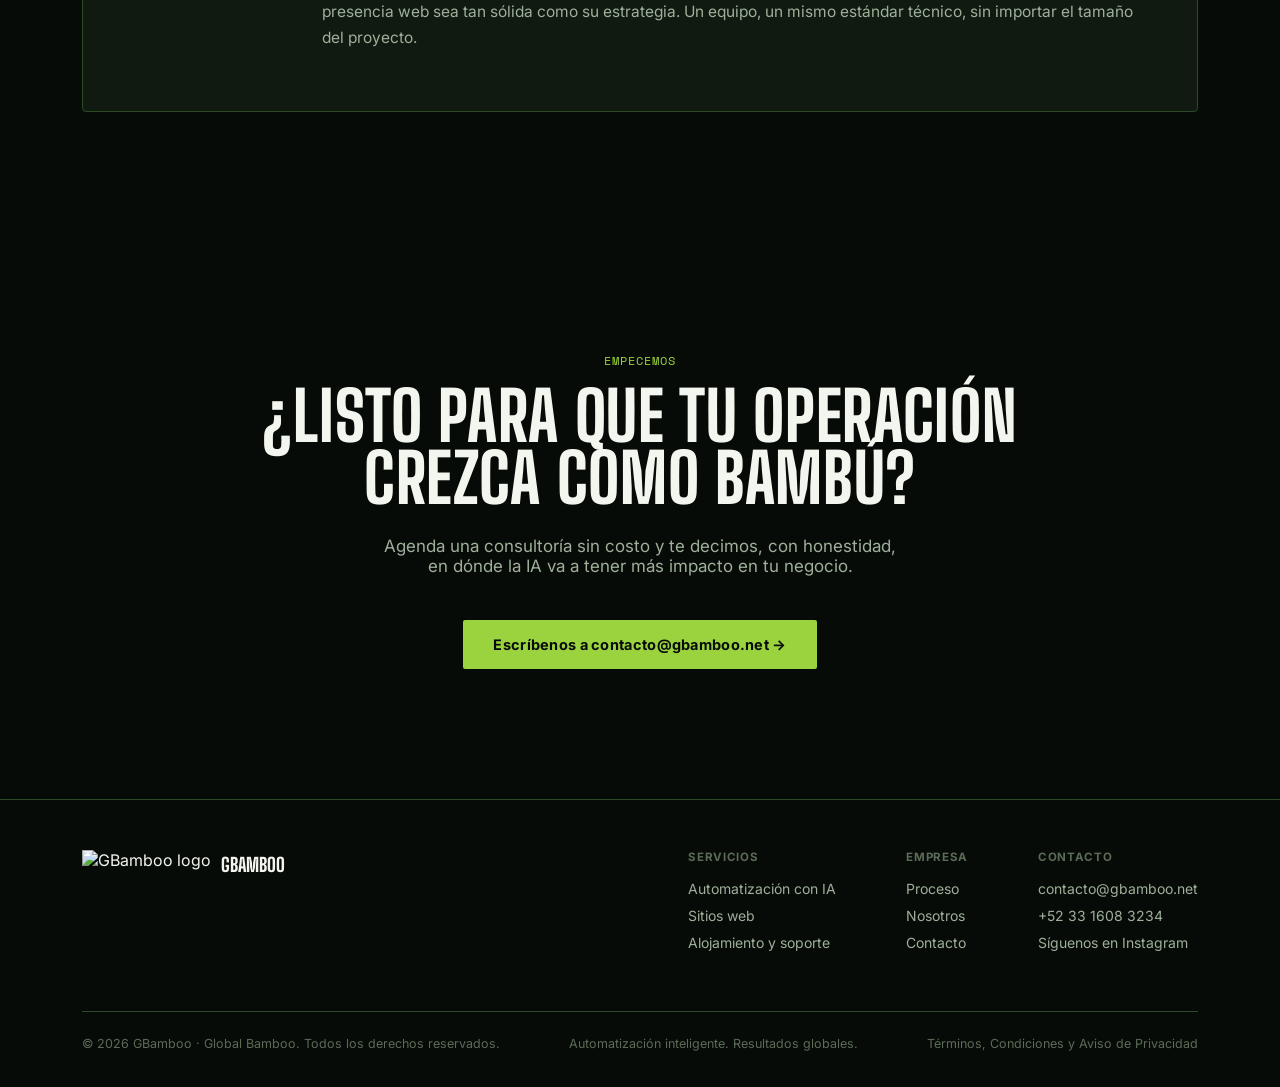
==== commit 70435a2b: "Update print statement from 'Hello' to 'Goodbye'" ====
--- a/index.html
+++ b/index.html
@@ -548,6 +548,145 @@
     outline:2px solid var(--green-bright);
     outline-offset:3px;
   }
+
+  /* ---------- LEGAL TAB (Términos y Condiciones) ---------- */
+  .legal-tab{
+    position:fixed;
+    right:0;
+    top:50%;
+    transform:translateY(-50%) rotate(180deg);
+    writing-mode:vertical-rl;
+    background:var(--bg-panel);
+    border:1px solid var(--green-line);
+    border-right:none;
+    color:var(--grey);
+    font-family:'Space Mono',monospace;
+    font-size:11.5px;
+    letter-spacing:0.08em;
+    text-transform:uppercase;
+    padding:16px 10px;
+    border-radius:6px 0 0 6px;
+    cursor:pointer;
+    z-index:60;
+    transition:background .2s, color .2s, padding .2s;
+  }
+  .legal-tab:hover{
+    background:var(--green-bright);
+    color:var(--bg-black);
+    padding-right:14px;
+  }
+  @media (max-width:560px){
+    .legal-tab{font-size:10px;padding:12px 8px;}
+  }
+
+  .legal-overlay{
+    position:fixed;
+    inset:0;
+    background:rgba(7,11,8,0.78);
+    backdrop-filter:blur(4px);
+    z-index:99;
+    display:none;
+    align-items:center;
+    justify-content:center;
+    padding:32px 16px;
+  }
+  .legal-overlay.open{display:flex;}
+
+  .legal-modal{
+    position:relative;
+    width:100%;
+    max-width:820px;
+    max-height:86vh;
+    overflow-y:auto;
+    background:var(--bg-deep);
+    border:1px solid var(--green-line);
+    border-radius:8px;
+    padding:48px 44px 56px;
+    box-shadow:0 30px 80px rgba(0,0,0,0.5);
+  }
+  .legal-modal::-webkit-scrollbar{width:8px;}
+  .legal-modal::-webkit-scrollbar-thumb{background:var(--green-line);border-radius:4px;}
+
+  .legal-close{
+    position:sticky;
+    top:0;
+    float:right;
+    margin:-8px -8px 0 0;
+    width:36px;height:36px;
+    display:flex;align-items:center;justify-content:center;
+    background:var(--bg-panel);
+    border:1px solid var(--green-line);
+    border-radius:50%;
+    color:var(--grey);
+    font-size:18px;
+    cursor:pointer;
+    transition:background .2s, color .2s;
+  }
+  .legal-close:hover{background:var(--green-bright);color:var(--bg-black);}
+
+  .legal-modal h2.display{
+    font-size:clamp(26px,4vw,38px);
+    margin-bottom:6px;
+    clear:both;
+  }
+  .legal-modal .legal-updated{
+    font-size:12px;
+    color:var(--green-bright);
+    margin-bottom:32px;
+    display:block;
+  }
+  .legal-modal h3{
+    font-family:'Big Shoulders Display',sans-serif;
+    font-weight:700;
+    text-transform:uppercase;
+    letter-spacing:0.01em;
+    font-size:20px;
+    color:var(--green-bright);
+    margin:36px 0 12px;
+  }
+  .legal-modal h3:first-of-type{margin-top:8px;}
+  .legal-modal h4{
+    font-family:'Inter',sans-serif;
+    font-weight:700;
+    font-size:14.5px;
+    color:var(--white);
+    margin:20px 0 8px;
+  }
+  .legal-modal p{
+    color:var(--grey);
+    font-size:14.5px;
+    line-height:1.7;
+    margin-bottom:12px;
+  }
+  .legal-modal ul{
+    margin:0 0 14px 20px;
+    color:var(--grey);
+    font-size:14.5px;
+    line-height:1.7;
+  }
+  .legal-modal li{margin-bottom:6px;}
+  .legal-modal strong{color:var(--white);}
+  .legal-modal a.legal-link{color:var(--green-bright);text-decoration:underline;}
+  .legal-modal .legal-divider{
+    height:1px;
+    background:var(--green-line);
+    margin:44px 0;
+    border:none;
+  }
+  .legal-modal .legal-note{
+    margin-top:36px;
+    padding:16px 18px;
+    background:var(--bg-panel);
+    border:1px solid var(--green-line);
+    border-radius:4px;
+    font-size:13px;
+    color:var(--grey);
+    font-style:italic;
+    line-height:1.6;
+  }
+  @media (max-width:560px){
+    .legal-modal{padding:36px 22px 44px;}
+  }
 </style>
 </head>
 <body>
@@ -557,7 +696,7 @@
 <header>
   <nav>
     <div class="brand">
-      <img src="[data-uri]" alt="GBamboo logo">
+      <img src="logo.png" alt="GBamboo logo">
       <span class="brand-word"><span class="g">G</span>Bamboo</span>
     </div>
     <ul>
@@ -719,7 +858,7 @@
   <section id="nosotros">
     <div class="wrap">
       <div class="panel">
-        <img src="[data-uri]" alt="GBamboo logo">
+        <img src="logo.png" alt="GBamboo logo">
         <div class="panel-text">
           <h3 class="display">Global Bamboo: una sola raíz, resultados en cualquier mercado.</h3>
           <p>Trabajamos con empresas que quieren adoptar IA sin perder el control de su operación, y necesitan que su presencia web sea tan sólida como su estrategia. Un equipo, un mismo estándar técnico, sin importar el tamaño del proyecto.</p>
@@ -743,7 +882,7 @@
   <div class="wrap">
     <div class="foot-grid">
       <div class="foot-brand">
-        <img src="[data-uri]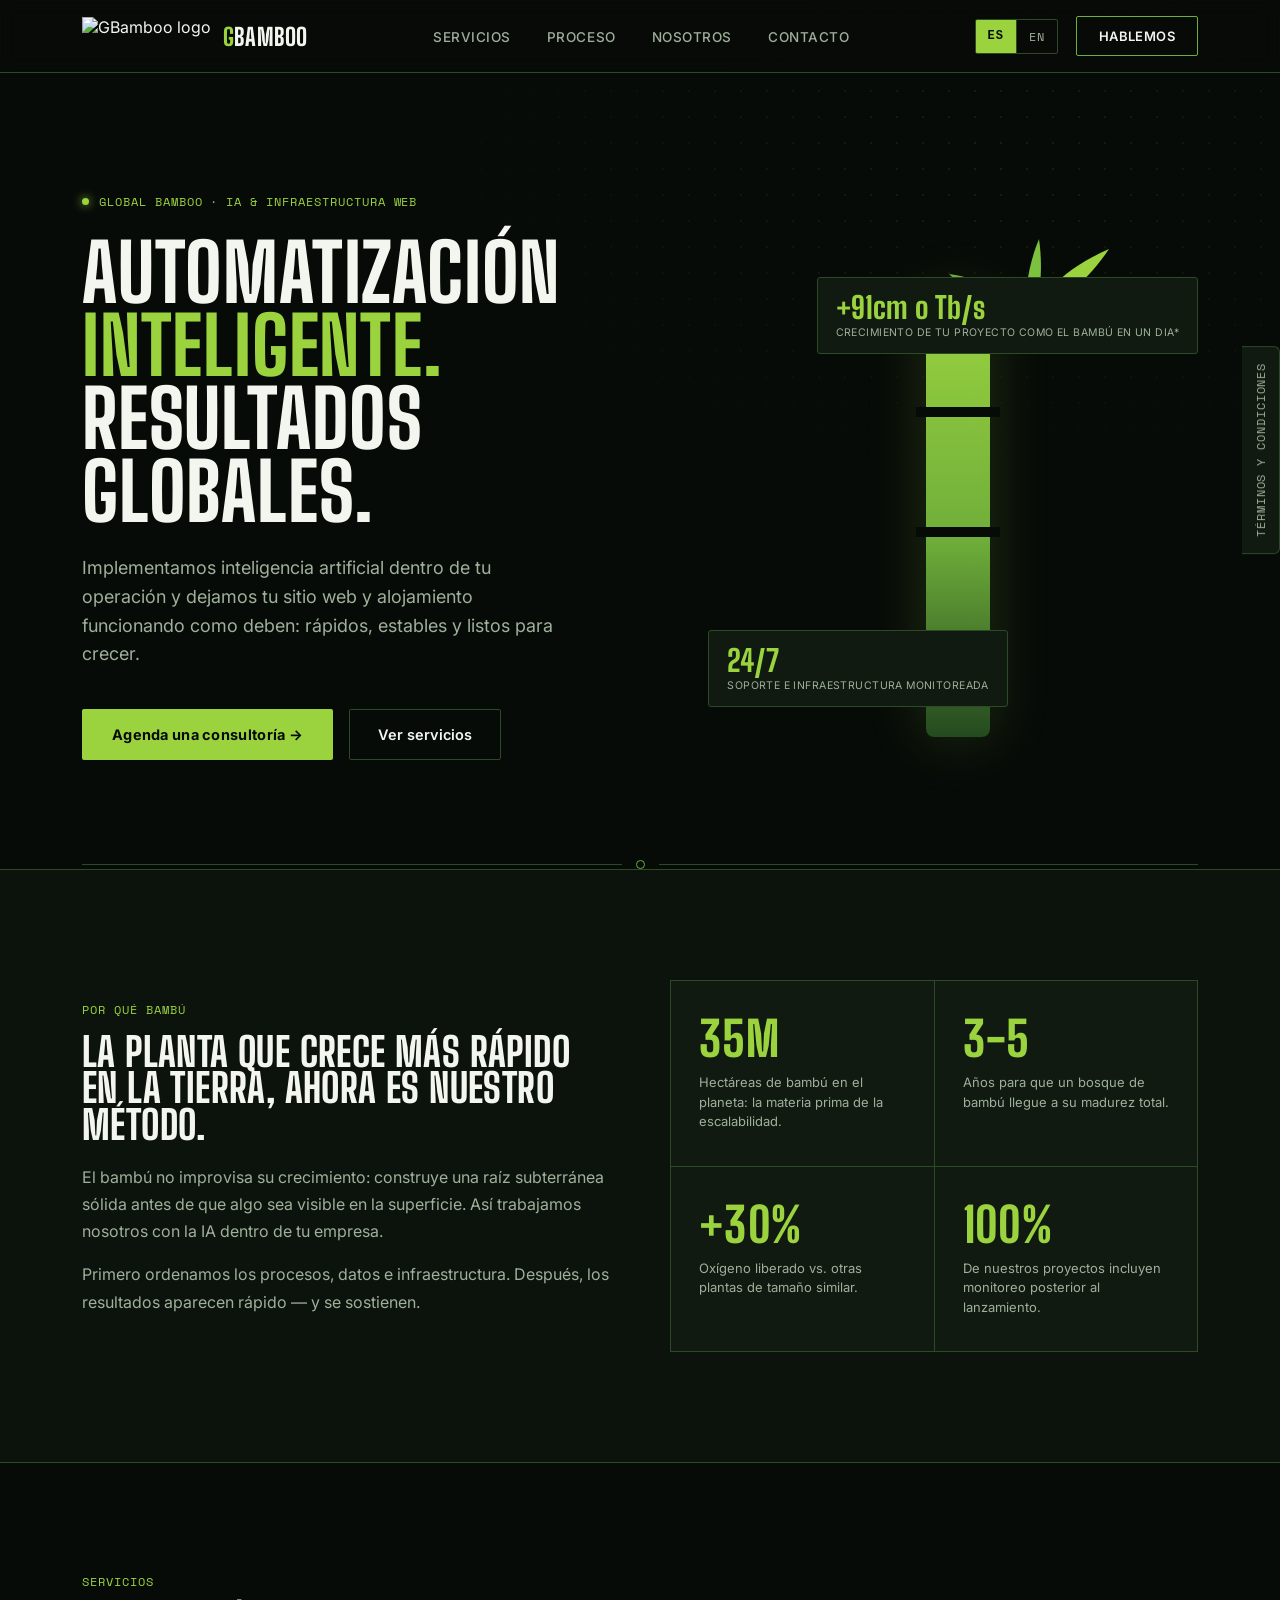
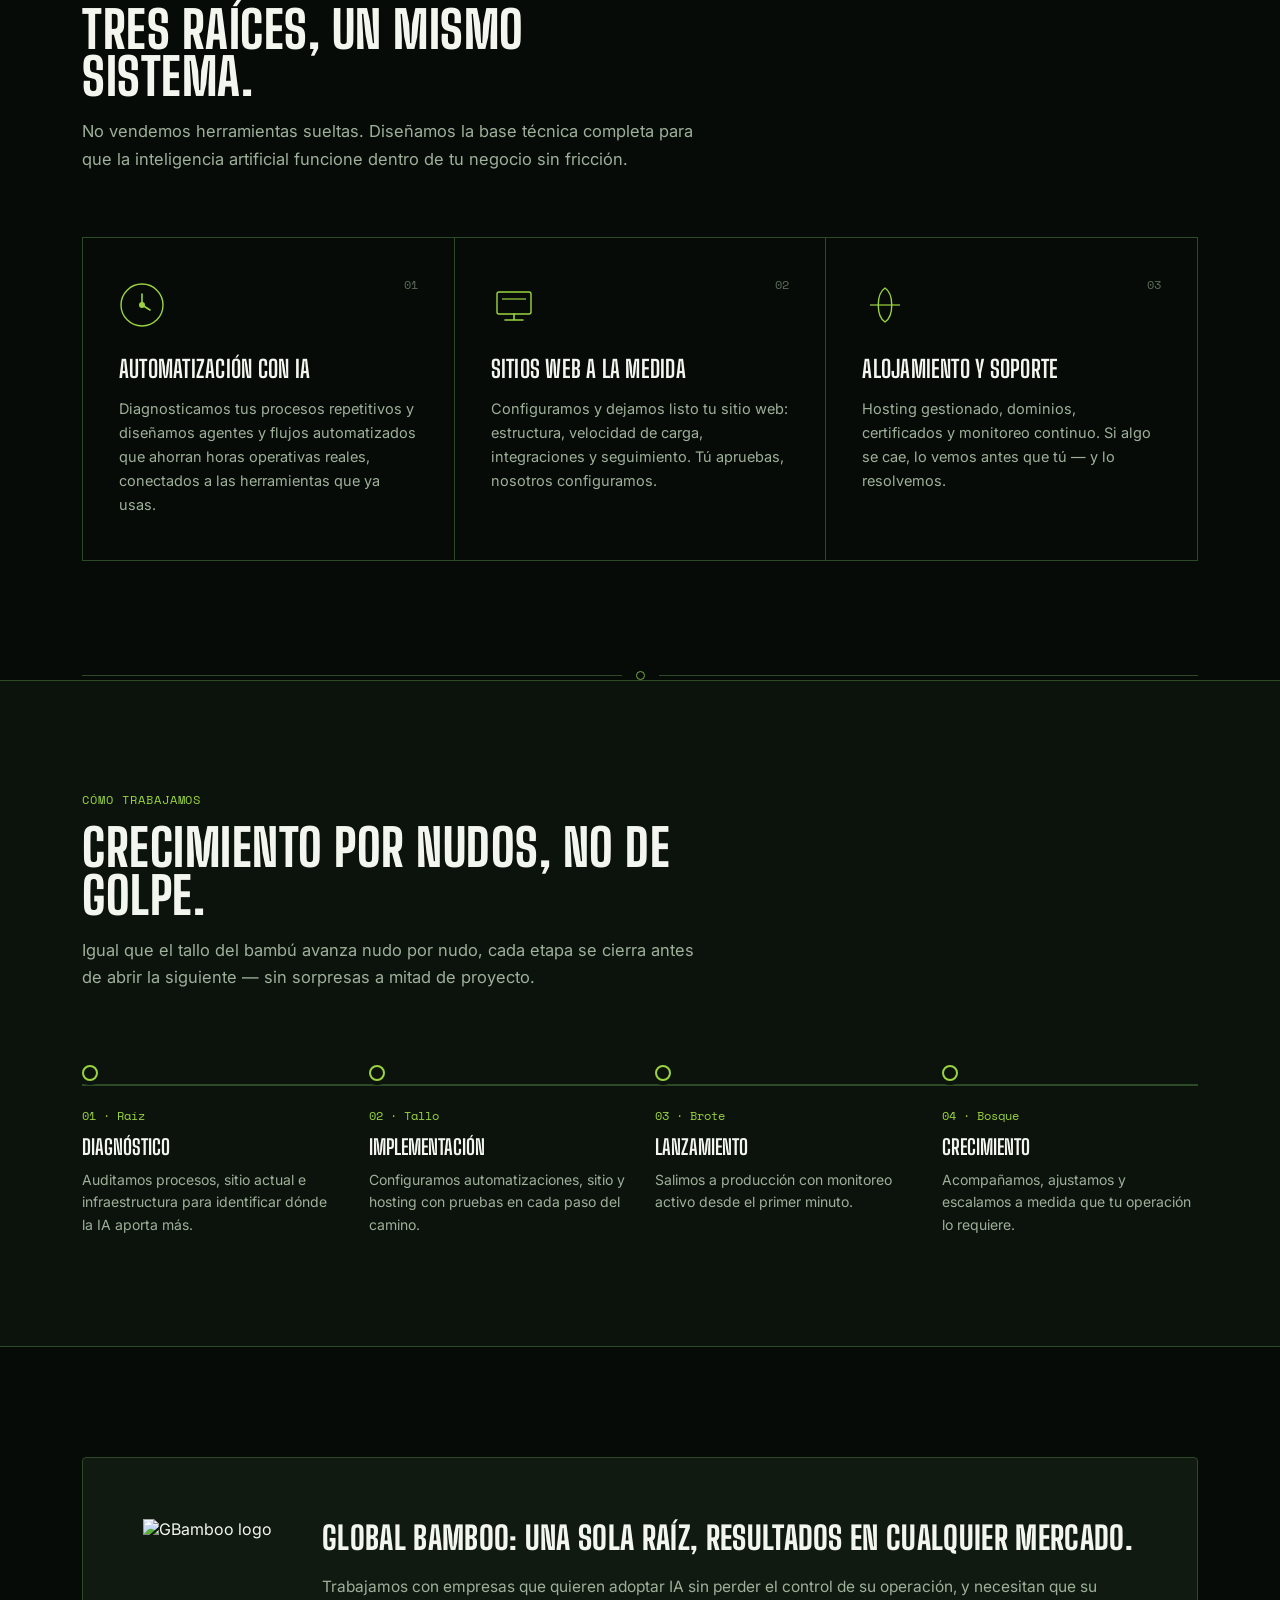
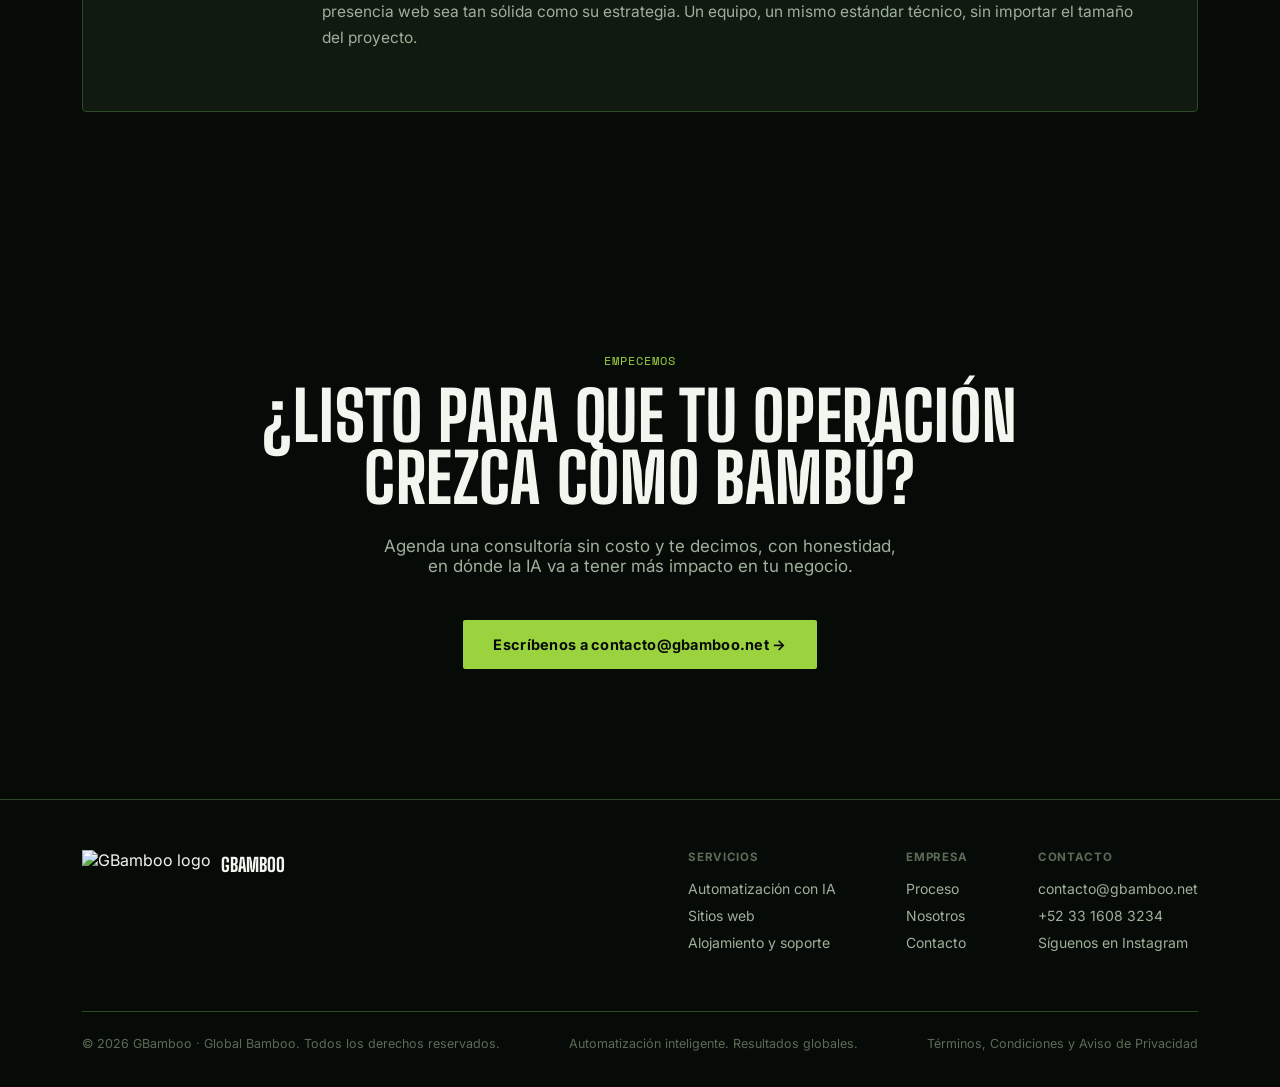
==== commit 18e63d80: "Add files via upload" ====
--- a/index.html
+++ b/index.html
@@ -1,5 +1,5 @@
 <!DOCTYPE html>
-<html lang="es">
+<html lang="es" data-lang="es">
 <head>
 <meta charset="UTF-8">
 <meta name="viewport" content="width=device-width, initial-scale=1.0">
@@ -687,6 +687,43 @@
   @media (max-width:560px){
     .legal-modal{padding:36px 22px 44px;}
   }
+
+  /* ---------- LANGUAGE TOGGLE ---------- */
+  .nav-right{display:flex;align-items:center;gap:18px;}
+  .lang-toggle{
+    display:inline-flex;
+    border:1px solid var(--green-line);
+    border-radius:2px;
+    overflow:hidden;
+  }
+  .lang-toggle button{
+    appearance:none;
+    background:transparent;
+    border:none;
+    color:var(--grey);
+    font-family:'Space Mono',monospace;
+    font-size:12px;
+    letter-spacing:0.08em;
+    text-transform:uppercase;
+    padding:8px 12px;
+    cursor:pointer;
+    transition:background .2s,color .2s;
+  }
+  .lang-toggle button + button{border-left:1px solid var(--green-line);}
+  .lang-toggle button:hover{color:var(--green-bright);}
+  .lang-toggle button.active{
+    background:var(--green-bright);
+    color:var(--bg-black);
+    font-weight:700;
+  }
+  /* legal content: two language blocks, only one visible */
+  .legal-lang{display:none;}
+  html[data-lang="es"] .legal-lang.lang-es{display:block;}
+  html[data-lang="en"] .legal-lang.lang-en{display:block;}
+  @media (max-width:760px){
+    .nav-right{gap:10px;}
+    .lang-toggle button{padding:7px 9px;font-size:11px;}
+  }
 </style>
 </head>
 <body>
@@ -700,12 +737,18 @@
       <span class="brand-word"><span class="g">G</span>Bamboo</span>
     </div>
     <ul>
-      <li><a href="#servicios">Servicios</a></li>
-      <li><a href="#proceso">Proceso</a></li>
-      <li><a href="#nosotros">Nosotros</a></li>
-      <li><a href="#contacto">Contacto</a></li>
+      <li><a href="#servicios" data-i18n="nav_services">Servicios</a></li>
+      <li><a href="#proceso" data-i18n="nav_process">Proceso</a></li>
+      <li><a href="#nosotros" data-i18n="nav_about">Nosotros</a></li>
+      <li><a href="#contacto" data-i18n="nav_contact">Contacto</a></li>
     </ul>
-    <a href="#contacto" class="nav-cta">Hablemos</a>
+    <div class="nav-right">
+      <div class="lang-toggle" role="group" aria-label="Idioma / Language">
+        <button type="button" id="langEsBtn" class="active" aria-pressed="true">ES</button>
+        <button type="button" id="langEnBtn" aria-pressed="false">EN</button>
+      </div>
+      <a href="#contacto" class="nav-cta" data-i18n="nav_cta">Hablemos</a>
+    </div>
   </nav>
 </header>
 
@@ -714,12 +757,12 @@
   <section class="hero">
     <div class="wrap hero-grid">
       <div>
-        <span class="eyebrow mono">Global Bamboo · IA &amp; Infraestructura Web</span>
-        <h1 class="display">Automatización<br><span class="accent">Inteligente.</span><br>Resultados<br>Globales.</h1>
-        <p class="lead">Implementamos inteligencia artificial dentro de tu operación y dejamos tu sitio web y alojamiento funcionando como deben: rápidos, estables y listos para crecer.</p>
+        <span class="eyebrow mono" data-i18n="hero_eyebrow">Global Bamboo &middot; IA &amp; Infraestructura Web</span>
+        <h1 class="display" data-i18n="hero_h1">Automatización<br><span class="accent">Inteligente.</span><br>Resultados<br>Globales.</h1>
+        <p class="lead" data-i18n="hero_lead">Implementamos inteligencia artificial dentro de tu operación y dejamos tu sitio web y alojamiento funcionando como deben: rápidos, estables y listos para crecer.</p>
         <div class="hero-actions">
-          <a href="#contacto" class="btn-primary">Agenda una consultoría →</a>
-          <a href="#servicios" class="btn-ghost">Ver servicios</a>
+          <a href="#contacto" class="btn-primary" data-i18n="hero_btn1">Agenda una consultoría →</a>
+          <a href="#servicios" class="btn-ghost" data-i18n="hero_btn2">Ver servicios</a>
         </div>
       </div>
 
@@ -738,11 +781,11 @@
         </div>
         <div class="stat-floater stat-1">
           <div class="num">+91cm o Tb/s</div>
-          <div class="lab">Crecimiento de tu proyecto como el bambú en un dia*</div>
+          <div class="lab" data-i18n="stat1_lab">Crecimiento de tu proyecto como el bambú en un dia*</div>
         </div>
         <div class="stat-floater stat-2">
           <div class="num">24/7</div>
-          <div class="lab">Soporte e infraestructura monitoreada</div>
+          <div class="lab" data-i18n="stat2_lab">Soporte e infraestructura monitoreada</div>
         </div>
       </div>
     </div>
@@ -754,27 +797,27 @@
   <section class="why">
     <div class="wrap why-grid">
       <div class="why-copy">
-        <span class="tag mono">Por qué bambú</span>
-        <h3 class="display">La planta que crece más rápido en la tierra, ahora es nuestro método.</h3>
-        <p>El bambú no improvisa su crecimiento: construye una raíz subterránea sólida antes de que algo sea visible en la superficie. Así trabajamos nosotros con la IA dentro de tu empresa.</p>
-        <p>Primero ordenamos los procesos, datos e infraestructura. Después, los resultados aparecen rápido — y se sostienen.</p>
+        <span class="tag mono" data-i18n="why_tag">Por qué bambú</span>
+        <h3 class="display" data-i18n="why_h3">La planta que crece más rápido en la tierra, ahora es nuestro método.</h3>
+        <p data-i18n="why_p1">El bambú no improvisa su crecimiento: construye una raíz subterránea sólida antes de que algo sea visible en la superficie. Así trabajamos nosotros con la IA dentro de tu empresa.</p>
+        <p data-i18n="why_p2">Primero ordenamos los procesos, datos e infraestructura. Después, los resultados aparecen rápido — y se sostienen.</p>
       </div>
       <div class="why-stats">
         <div class="why-stat">
           <div class="num display">35M</div>
-          <div class="lab">Hectáreas de bambú en el planeta: la materia prima de la escalabilidad.</div>
+          <div class="lab" data-i18n="ws1">Hectáreas de bambú en el planeta: la materia prima de la escalabilidad.</div>
         </div>
         <div class="why-stat">
           <div class="num display">3-5</div>
-          <div class="lab">Años para que un bosque de bambú llegue a su madurez total.</div>
+          <div class="lab" data-i18n="ws2">Años para que un bosque de bambú llegue a su madurez total.</div>
         </div>
         <div class="why-stat">
           <div class="num display">+30%</div>
-          <div class="lab">Oxígeno liberado vs. otras plantas de tamaño similar.</div>
+          <div class="lab" data-i18n="ws3">Oxígeno liberado vs. otras plantas de tamaño similar.</div>
         </div>
         <div class="why-stat">
           <div class="num display">100%</div>
-          <div class="lab">De nuestros proyectos incluyen monitoreo posterior al lanzamiento.</div>
+          <div class="lab" data-i18n="ws4">De nuestros proyectos incluyen monitoreo posterior al lanzamiento.</div>
         </div>
       </div>
     </div>
@@ -784,29 +827,29 @@
   <section id="servicios">
     <div class="wrap">
       <div class="section-head">
-        <span class="tag mono">Servicios</span>
-        <h2 class="display">Tres raíces, un mismo sistema.</h2>
-        <p>No vendemos herramientas sueltas. Diseñamos la base técnica completa para que la inteligencia artificial funcione dentro de tu negocio sin fricción.</p>
+        <span class="tag mono" data-i18n="srv_tag">Servicios</span>
+        <h2 class="display" data-i18n="srv_h2">Tres raíces, un mismo sistema.</h2>
+        <p data-i18n="srv_p">No vendemos herramientas sueltas. Diseñamos la base técnica completa para que la inteligencia artificial funcione dentro de tu negocio sin fricción.</p>
       </div>
 
       <div class="services-grid">
         <div class="service-card">
           <span class="num">01</span>
           <div class="si"><svg viewBox="0 0 46 46" fill="none"><circle cx="23" cy="23" r="21" stroke="#9bd33f" stroke-width="1.4"/><path d="M23 12v11l8 5" stroke="#9bd33f" stroke-width="1.6" stroke-linecap="round"/><circle cx="23" cy="23" r="3" fill="#9bd33f"/></svg></div>
-          <h3>Automatización con IA</h3>
-          <p>Diagnosticamos tus procesos repetitivos y diseñamos agentes y flujos automatizados que ahorran horas operativas reales, conectados a las herramientas que ya usas.</p>
+          <h3 data-i18n="s1_h">Automatización con IA</h3>
+          <p data-i18n="s1_p">Diagnosticamos tus procesos repetitivos y diseñamos agentes y flujos automatizados que ahorran horas operativas reales, conectados a las herramientas que ya usas.</p>
         </div>
         <div class="service-card">
           <span class="num">02</span>
           <div class="si"><svg viewBox="0 0 46 46" fill="none"><rect x="6" y="10" width="34" height="22" rx="2" stroke="#9bd33f" stroke-width="1.4"/><path d="M14 38h18M23 32v6" stroke="#9bd33f" stroke-width="1.6" stroke-linecap="round"/><path d="M11 17h24" stroke="#9bd33f" stroke-width="1.2"/></svg></div>
-          <h3>Sitios web a la medida</h3>
-          <p>Configuramos y dejamos listo tu sitio web: estructura, velocidad de carga, integraciones y seguimiento. Tú apruebas, nosotros configuramos.</p>
+          <h3 data-i18n="s2_h">Sitios web a la medida</h3>
+          <p data-i18n="s2_p">Configuramos y dejamos listo tu sitio web: estructura, velocidad de carga, integraciones y seguimiento. Tú apruebas, nosotros configuramos.</p>
         </div>
         <div class="service-card">
           <span class="num">03</span>
           <div class="si"><svg viewBox="0 0 46 46" fill="none"><path d="M23 6c9 6 9 28 0 34-9-6-9-28 0-34Z" stroke="#9bd33f" stroke-width="1.4"/><path d="M8 23h30" stroke="#9bd33f" stroke-width="1.2"/></svg></div>
-          <h3>Alojamiento y soporte</h3>
-          <p>Hosting gestionado, dominios, certificados y monitoreo continuo. Si algo se cae, lo vemos antes que tú — y lo resolvemos.</p>
+          <h3 data-i18n="s3_h">Alojamiento y soporte</h3>
+          <p data-i18n="s3_p">Hosting gestionado, dominios, certificados y monitoreo continuo. Si algo se cae, lo vemos antes que tú — y lo resolvemos.</p>
         </div>
       </div>
     </div>
@@ -818,36 +861,36 @@
   <section class="process" id="proceso">
     <div class="wrap">
       <div class="section-head">
-        <span class="tag mono">Cómo trabajamos</span>
-        <h2 class="display">Crecimiento por nudos, no de golpe.</h2>
-        <p>Igual que el tallo del bambú avanza nudo por nudo, cada etapa se cierra antes de abrir la siguiente — sin sorpresas a mitad de proyecto.</p>
+        <span class="tag mono" data-i18n="proc_tag">Cómo trabajamos</span>
+        <h2 class="display" data-i18n="proc_h2">Crecimiento por nudos, no de golpe.</h2>
+        <p data-i18n="proc_p">Igual que el tallo del bambú avanza nudo por nudo, cada etapa se cierra antes de abrir la siguiente — sin sorpresas a mitad de proyecto.</p>
       </div>
       <div class="process-track">
         <div class="process-line"></div>
         <div class="process-steps">
           <div class="pstep">
             <div class="node-dot"></div>
-            <span class="pnum">01 · Raíz</span>
-            <h4>Diagnóstico</h4>
-            <p>Auditamos procesos, sitio actual e infraestructura para identificar dónde la IA aporta más.</p>
+            <span class="pnum" data-i18n="p1_num">01 · Raíz</span>
+            <h4 data-i18n="p1_h">Diagnóstico</h4>
+            <p data-i18n="p1_p">Auditamos procesos, sitio actual e infraestructura para identificar dónde la IA aporta más.</p>
           </div>
           <div class="pstep">
             <div class="node-dot"></div>
-            <span class="pnum">02 · Tallo</span>
-            <h4>Implementación</h4>
-            <p>Configuramos automatizaciones, sitio y hosting con pruebas en cada paso del camino.</p>
+            <span class="pnum" data-i18n="p2_num">02 · Tallo</span>
+            <h4 data-i18n="p2_h">Implementación</h4>
+            <p data-i18n="p2_p">Configuramos automatizaciones, sitio y hosting con pruebas en cada paso del camino.</p>
           </div>
           <div class="pstep">
             <div class="node-dot"></div>
-            <span class="pnum">03 · Brote</span>
-            <h4>Lanzamiento</h4>
-            <p>Salimos a producción con monitoreo activo desde el primer minuto.</p>
+            <span class="pnum" data-i18n="p3_num">03 · Brote</span>
+            <h4 data-i18n="p3_h">Lanzamiento</h4>
+            <p data-i18n="p3_p">Salimos a producción con monitoreo activo desde el primer minuto.</p>
           </div>
           <div class="pstep">
             <div class="node-dot"></div>
-            <span class="pnum">04 · Bosque</span>
-            <h4>Crecimiento</h4>
-            <p>Acompañamos, ajustamos y escalamos a medida que tu operación lo requiere.</p>
+            <span class="pnum" data-i18n="p4_num">04 · Bosque</span>
+            <h4 data-i18n="p4_h">Crecimiento</h4>
+            <p data-i18n="p4_p">Acompañamos, ajustamos y escalamos a medida que tu operación lo requiere.</p>
           </div>
         </div>
       </div>
@@ -860,8 +903,8 @@
       <div class="panel">
         <img src="logo.png" alt="GBamboo logo">
         <div class="panel-text">
-          <h3 class="display">Global Bamboo: una sola raíz, resultados en cualquier mercado.</h3>
-          <p>Trabajamos con empresas que quieren adoptar IA sin perder el control de su operación, y necesitan que su presencia web sea tan sólida como su estrategia. Un equipo, un mismo estándar técnico, sin importar el tamaño del proyecto.</p>
+          <h3 class="display" data-i18n="panel_h3">Global Bamboo: una sola raíz, resultados en cualquier mercado.</h3>
+          <p data-i18n="panel_p">Trabajamos con empresas que quieren adoptar IA sin perder el control de su operación, y necesitan que su presencia web sea tan sólida como su estrategia. Un equipo, un mismo estándar técnico, sin importar el tamaño del proyecto.</p>
         </div>
       </div>
     </div>
@@ -870,10 +913,10 @@
   <!-- CTA -->
   <section class="cta" id="contacto">
     <div class="wrap">
-      <span class="tag mono">Empecemos</span>
-      <h2 class="display">¿Listo para que tu operación crezca como bambú?</h2>
-      <p>Agenda una consultoría sin costo y te decimos, con honestidad, en dónde la IA va a tener más impacto en tu negocio.</p>
-      <a href="mailto:contacto@gbamboo.net" class="btn-primary">Escríbenos a contacto@gbamboo.net →</a>
+      <span class="tag mono" data-i18n="cta_tag">Empecemos</span>
+      <h2 class="display" data-i18n="cta_h2">¿Listo para que tu operación crezca como bambú?</h2>
+      <p data-i18n="cta_p">Agenda una consultoría sin costo y te decimos, con honestidad, en dónde la IA va a tener más impacto en tu negocio.</p>
+      <a href="mailto:contacto@gbamboo.net" class="btn-primary" data-i18n="cta_btn">Escríbenos a contacto@gbamboo.net →</a>
     </div>
   </section>
 </main>
@@ -887,37 +930,37 @@
       </div>
       <div class="foot-cols">
         <div class="foot-col">
-          <h5>Servicios</h5>
-          <a href="#servicios">Automatización con IA</a>
-          <a href="#servicios">Sitios web</a>
-          <a href="#servicios">Alojamiento y soporte</a>
+          <h5 data-i18n="f_services">Servicios</h5>
+          <a href="#servicios" data-i18n="f_s1">Automatización con IA</a>
+          <a href="#servicios" data-i18n="f_s2">Sitios web</a>
+          <a href="#servicios" data-i18n="f_s3">Alojamiento y soporte</a>
         </div>
         <div class="foot-col">
-          <h5>Empresa</h5>
-          <a href="#proceso">Proceso</a>
-          <a href="#nosotros">Nosotros</a>
-          <a href="#contacto">Contacto</a>
+          <h5 data-i18n="f_company">Empresa</h5>
+          <a href="#proceso" data-i18n="nav_process">Proceso</a>
+          <a href="#nosotros" data-i18n="nav_about">Nosotros</a>
+          <a href="#contacto" data-i18n="nav_contact">Contacto</a>
         </div>
         <div class="foot-col">
-          <h5>Contacto</h5>
+          <h5 data-i18n="f_contact">Contacto</h5>
           <p>contacto@gbamboo.net</p>
           <p>+52 33 1608 3234</p>
-          <a href='https://www.instagram.com/gbamboo.n3t/' target='_blank'>
+          <a href='https://www.instagram.com/gbamboo.n3t/' target='_blank' data-i18n="f_ig">
             Síguenos en Instagram
           </a>
         </div>
       </div>
     </div>
     <div class="foot-bottom">
-      <span>© 2026 GBamboo · Global Bamboo. Todos los derechos reservados.</span>
-      <span>Automatización inteligente. Resultados globales.</span>
-      <a href="#" id="legalFooterLink" style="color:var(--grey-dim);">Términos, Condiciones y Aviso de Privacidad</a>
+      <span data-i18n="f_copy">© 2026 GBamboo · Global Bamboo. Todos los derechos reservados.</span>
+      <span data-i18n="f_tag">Automatización inteligente. Resultados globales.</span>
+      <a href="#" id="legalFooterLink" style="color:var(--grey-dim);" data-i18n="f_legal">Términos, Condiciones y Aviso de Privacidad</a>
     </div>
   </div>
 </footer>
 
 <!-- ---------- PESTAÑA + MODAL: TÉRMINOS Y CONDICIONES ---------- -->
-<button type="button" class="legal-tab mono" id="legalTabBtn" aria-haspopup="dialog" aria-expanded="false" aria-controls="legalOverlay">
+<button type="button" class="legal-tab mono" id="legalTabBtn" aria-haspopup="dialog" aria-expanded="false" aria-controls="legalOverlay" data-i18n="legal_tab">
   Términos y Condiciones
 </button>
 
@@ -925,134 +968,263 @@
   <div class="legal-modal">
     <button type="button" class="legal-close" id="legalCloseBtn" aria-label="Cerrar">✕</button>
 
-    <h2 class="display" id="legalModalTitle">Términos y Condiciones</h2>
-    <span class="legal-updated mono">Última actualización: julio 2026</span>
-
-    <p><strong>GBamboo</strong> — Automatización Digital con Inteligencia Artificial. Sitio web: gbamboo.net | Contacto: <a class="legal-link" href="mailto:social@gbamboo.net">social@gbamboo.net</a></p>
-
-    <h3>1. Objeto</h3>
-    <p>Estos Términos y Condiciones regulan el acceso y uso del sitio web GBamboo.net, así como la contratación de nuestros servicios de automatización digital, agentes de chat inteligente, sistemas CRM, integraciones y desarrollos relacionados (en conjunto, los "Servicios"). Al acceder al sitio o contratar cualquier Servicio, el usuario o cliente acepta estos Términos en su totalidad. Si no está de acuerdo, debe abstenerse de usar el sitio o contratar los Servicios.</p>
-
-    <h3>2. Descripción de los Servicios</h3>
-    <p>GBamboo ofrece, entre otros:</p>
-    <ul>
-      <li>Desarrollo de sitios web, hosting y dominio.</li>
-      <li>Agentes de chat inteligente (WhatsApp, Instagram, sitio web) impulsados por inteligencia artificial.</li>
-      <li>Plataformas de gestión de clientes (CRM).</li>
-      <li>Integraciones con sistemas de terceros (CRM, ERP, contabilidad, RH).</li>
-      <li>Analytics, reportes y automatización de flujos de trabajo (workflows).</li>
-    </ul>
-    <p>El alcance específico de cada Servicio se define en la propuesta comercial y/o contrato firmado con cada cliente.</p>
-
-    <h3>3. Cuentas y uso permitido</h3>
-    <ul>
-      <li>El cliente es responsable de la veracidad de la información que proporciona para la prestación del Servicio.</li>
-      <li>El cliente se compromete a no utilizar los Servicios para fines ilícitos, fraudulentos, o que infrinjan derechos de terceros.</li>
-      <li>Queda prohibido el uso de los agentes de chat inteligente para difundir spam, contenido engañoso, discriminatorio o que viole las políticas de las plataformas integradas (Meta, WhatsApp Business, etc.).</li>
-    </ul>
-
-    <h3>4. Propiedad intelectual y licenciamiento del sistema</h3>
-    <ul>
-      <li>El código fuente, la configuración técnica, los modelos de automatización y la arquitectura de los sistemas desarrollados por GBamboo (chatbots, CRM, workflows) son <strong>propiedad de GBamboo</strong>, salvo que se pacte lo contrario por escrito.</li>
-      <li>El cliente recibe una <strong>licencia de uso</strong> sobre el sistema mientras su mensualidad esté vigente y al corriente de pago.</li>
-      <li>Los <strong>datos propios del cliente</strong> (contactos, historial de conversaciones, información capturada en el CRM) le pertenecen al cliente y son exportables en formato estándar (CSV/Excel/JSON) en cualquier momento y, en todo caso, al finalizar la relación contractual.</li>
-      <li>Al finalizar o incumplirse el contrato de mensualidad, el acceso operativo al sistema se suspende. Existe opción de compra (buyout) del sistema conforme a lo pactado en el contrato de servicio correspondiente.</li>
-    </ul>
-
-    <h3>5. Recopilación de información</h3>
-    <p>GBamboo recopila información tanto de sus <strong>clientes directos</strong> (las empresas que contratan los Servicios) como de los <strong>usuarios finales</strong> que interactúan con los sistemas desarrollados (por ejemplo, personas que escriben a un chatbot de WhatsApp configurado para un cliente de GBamboo). El detalle de qué información se recopila, para qué se usa y cómo se protege se describe en nuestro Aviso de Privacidad, a continuación.</p>
-
-    <h3>6. Limitación de responsabilidad</h3>
-    <ul>
-      <li>GBamboo se compromete a operar los Servicios con estándares profesionales de seguridad y disponibilidad, pero no garantiza disponibilidad ininterrumpida al 100%, dado que los Servicios dependen de proveedores externos (AWS, Meta, OpenAI, entre otros).</li>
-      <li>GBamboo no es responsable por decisiones comerciales tomadas por el cliente con base en la información generada por los sistemas (reportes, analytics, respuestas del chatbot).</li>
-      <li>El cliente es responsable de obtener el consentimiento necesario de sus propios usuarios finales para el tratamiento de sus datos personales, conforme se detalla en el Aviso de Privacidad.</li>
-    </ul>
-
-    <h3>7. Vigencia y modificaciones</h3>
-    <p>GBamboo podrá modificar estos Términos y Condiciones en cualquier momento. Los cambios se publicarán en este sitio web con su fecha de actualización. El uso continuado de los Servicios tras la publicación de cambios implica su aceptación.</p>
-
-    <h3>8. Legislación aplicable</h3>
-    <p>Estos Términos se rigen por las leyes de los Estados Unidos Mexicanos, incluyendo la Ley Federal de Protección de Datos Personales en Posesión de los Particulares (LFPDPPP) y su Reglamento. Cualquier controversia se someterá a los tribunales competentes en Jalisco, México.</p>
-
-    <hr class="legal-divider">
-
-    <h2 class="display" style="font-size:clamp(24px,3.4vw,32px);">Aviso de Privacidad Integral</h2>
-    <p>En cumplimiento de la Ley Federal de Protección de Datos Personales en Posesión de los Particulares (LFPDPPP), GBamboo pone a disposición el presente Aviso de Privacidad.</p>
-
-    <h3>1. Identidad y domicilio del responsable</h3>
-    <p><strong>GBamboo</strong> es responsable del tratamiento de los datos personales recabados a través de su sitio web GBamboo.net y de los sistemas que administra para sus clientes. Contacto para temas de privacidad: <a class="legal-link" href="mailto:social@gbamboo.net">social@gbamboo.net</a></p>
-
-    <h3>2. Datos personales que recabamos</h3>
-    <h4>a) De nuestros clientes (empresas que contratan Servicios)</h4>
-    <ul>
-      <li>Datos de contacto: nombre, correo electrónico, teléfono, empresa, puesto.</li>
-      <li>Datos de facturación.</li>
-      <li>Información del negocio necesaria para configurar los sistemas (procesos internos, catálogos, políticas de atención).</li>
-    </ul>
-    <h4>b) De los usuarios finales que interactúan con los sistemas de nuestros clientes</h4>
-    <p>Cuando una persona interactúa con un chatbot, formulario web o sistema de agendamiento configurado por GBamboo para uno de nuestros clientes, podemos recabar:</p>
-    <ul>
-      <li>Nombre, número de teléfono o cuenta de WhatsApp/Instagram.</li>
-      <li>Contenido de las conversaciones sostenidas con el agente de chat.</li>
-      <li>Correo electrónico (si se proporciona para agendar citas o recibir información).</li>
-      <li>Preferencias e información proporcionada durante la conversación, utilizada para personalizar la atención (por ejemplo: intereses, historial de solicitudes, respuestas a preguntas de calificación de lead).</li>
-      <li>Metadatos técnicos (fecha, hora, canal de contacto).</li>
-    </ul>
-    <p><strong>Importante:</strong> GBamboo trata estos datos en su carácter de <strong>encargado</strong> del tratamiento, actuando por cuenta y bajo instrucciones de nuestro cliente (la empresa con la que el usuario final interactúa), quien es el responsable principal de dicha relación. Cada cliente de GBamboo es responsable de contar con su propio aviso de privacidad frente a sus usuarios finales, y GBamboo se compromete a tratar esos datos únicamente para los fines que el cliente autorice.</p>
-
-    <h3>3. Finalidades del tratamiento</h3>
-    <p><strong>Finalidades primarias (necesarias para el Servicio):</strong></p>
-    <ul>
-      <li>Prestar y operar los Servicios contratados (hosting, chatbot, CRM, integraciones).</li>
-      <li>Dar seguimiento y soporte técnico.</li>
-      <li>Personalizar la atención brindada por los agentes de chat inteligente (por ejemplo, recordar el contexto de una conversación o preferencias previas del usuario).</li>
-      <li>Facturación y cumplimiento de obligaciones fiscales.</li>
-    </ul>
-    <p><strong>Finalidades secundarias (opcionales):</strong></p>
-    <ul>
-      <li>Envío de comunicaciones sobre nuevos servicios o mejoras.</li>
-      <li>Elaboración de reportes estadísticos y analíticos agregados (sin identificar a personas individuales).</li>
-    </ul>
-    <p>El usuario puede oponerse a las finalidades secundarias en cualquier momento escribiendo a <a class="legal-link" href="mailto:social@gbamboo.net">social@gbamboo.net</a>.</p>
-
-    <h3>4. Transferencias y encargados de tratamiento</h3>
-    <p>Para operar los Servicios, GBamboo utiliza proveedores tecnológicos que procesan datos como parte de la infraestructura (encargados de tratamiento), entre ellos:</p>
-    <ul>
-      <li><strong>Amazon Web Services (AWS):</strong> hosting, almacenamiento y respaldo de datos.</li>
-      <li><strong>OpenAI (ChatGPT):</strong> procesamiento de lenguaje natural para generar respuestas del agente de chat.</li>
-      <li><strong>Meta (WhatsApp Business, Instagram):</strong> transmisión de mensajes a través de sus plataformas.</li>
-    </ul>
-    <p>Estos proveedores procesan la información únicamente para permitir la operación del Servicio y están sujetos a sus propias políticas de privacidad y estándares de seguridad. GBamboo no vende ni renta datos personales a terceros con fines publicitarios.</p>
-
-    <h3>5. Almacenamiento y seguridad</h3>
-    <p>Los datos se almacenan en servidores con cifrado, respaldo automático y controles de acceso. Se conservan durante la vigencia de la relación contractual con el cliente correspondiente y, posteriormente, durante el plazo que exijan las obligaciones legales aplicables, salvo solicitud de cancelación por parte del titular.</p>
-
-    <h3>6. Derechos ARCO</h3>
-    <p>El titular de los datos (cliente o usuario final) tiene derecho a <strong>Acceder, Rectificar, Cancelar u Oponerse</strong> (derechos ARCO) al tratamiento de sus datos personales, así como a revocar su consentimiento en cualquier momento. Para ejercer estos derechos, puede escribir a <a class="legal-link" href="mailto:social@gbamboo.net">social@gbamboo.net</a> indicando:</p>
-    <ul>
-      <li>Nombre completo y datos de contacto.</li>
-      <li>Descripción clara del dato personal sobre el cual se ejerce el derecho.</li>
-      <li>Documento que acredite su identidad, en su caso.</li>
-    </ul>
-    <p>GBamboo responderá en un plazo no mayor a 20 días hábiles, conforme lo establece la LFPDPPP. Cuando el dato haya sido recabado a través de un sistema operado para un cliente específico, GBamboo podrá canalizar la solicitud al cliente responsable cuando corresponda, y así lo notificará al titular.</p>
-
-    <h3>7. Uso de cookies y tecnologías de rastreo</h3>
-    <p>El sitio web GBamboo.net puede utilizar cookies y tecnologías similares (por ejemplo, Google Analytics) para mejorar la experiencia de navegación y analizar el uso del sitio. El usuario puede deshabilitar las cookies desde la configuración de su navegador; esto podría afectar algunas funcionalidades del sitio.</p>
-
-    <h3>8. Cambios al Aviso de Privacidad</h3>
-    <p>Este Aviso de Privacidad puede actualizarse para reflejar cambios en nuestros Servicios, en la legislación aplicable o en las prácticas de nuestros proveedores. La versión vigente estará siempre disponible en GBamboo.net.</p>
-
-    <h3>9. Contacto</h3>
-    <p>Para dudas, solicitudes o ejercicio de derechos ARCO relacionados con el tratamiento de datos personales:<br>
-    Correo electrónico: <a class="legal-link" href="mailto:social@gbamboo.net">social@gbamboo.net</a><br>
-    Sitio web: gbamboo.net</p>
-
-    
+    <!-- ================= ESPAÑOL ================= -->
+    <div class="legal-lang lang-es">
+      <h2 class="display" id="legalModalTitle">Términos y Condiciones</h2>
+      <span class="legal-updated mono">Última actualización: julio 2026</span>
+
+      <p><strong>GBamboo</strong> — Automatización Digital con Inteligencia Artificial. Sitio web: gbamboo.net | Contacto: <a class="legal-link" href="mailto:social@gbamboo.net">social@gbamboo.net</a></p>
+
+      <h3>1. Objeto</h3>
+      <p>Estos Términos y Condiciones regulan el acceso y uso del sitio web GBamboo.net, así como la contratación de nuestros servicios de automatización digital, agentes de chat inteligente, sistemas CRM, integraciones y desarrollos relacionados (en conjunto, los "Servicios"). Al acceder al sitio o contratar cualquier Servicio, el usuario o cliente acepta estos Términos en su totalidad. Si no está de acuerdo, debe abstenerse de usar el sitio o contratar los Servicios.</p>
+
+      <h3>2. Descripción de los Servicios</h3>
+      <p>GBamboo ofrece, entre otros:</p>
+      <ul>
+        <li>Desarrollo de sitios web, hosting y dominio.</li>
+        <li>Agentes de chat inteligente (WhatsApp, Instagram, sitio web) impulsados por inteligencia artificial.</li>
+        <li>Plataformas de gestión de clientes (CRM).</li>
+        <li>Integraciones con sistemas de terceros (CRM, ERP, contabilidad, RH).</li>
+        <li>Analytics, reportes y automatización de flujos de trabajo (workflows).</li>
+      </ul>
+      <p>El alcance específico de cada Servicio se define en la propuesta comercial y/o contrato firmado con cada cliente.</p>
+
+      <h3>3. Cuentas y uso permitido</h3>
+      <ul>
+        <li>El cliente es responsable de la veracidad de la información que proporciona para la prestación del Servicio.</li>
+        <li>El cliente se compromete a no utilizar los Servicios para fines ilícitos, fraudulentos, o que infrinjan derechos de terceros.</li>
+        <li>Queda prohibido el uso de los agentes de chat inteligente para difundir spam, contenido engañoso, discriminatorio o que viole las políticas de las plataformas integradas (Meta, WhatsApp Business, etc.).</li>
+      </ul>
+
+      <h3>4. Propiedad intelectual y licenciamiento del sistema</h3>
+      <ul>
+        <li>El código fuente, la configuración técnica, los modelos de automatización y la arquitectura de los sistemas desarrollados por GBamboo (chatbots, CRM, workflows) son <strong>propiedad de GBamboo</strong>, salvo que se pacte lo contrario por escrito.</li>
+        <li>El cliente recibe una <strong>licencia de uso</strong> sobre el sistema mientras su mensualidad esté vigente y al corriente de pago.</li>
+        <li>Los <strong>datos propios del cliente</strong> (contactos, historial de conversaciones, información capturada en el CRM) le pertenecen al cliente y son exportables en formato estándar (CSV/Excel/JSON) en cualquier momento y, en todo caso, al finalizar la relación contractual.</li>
+        <li>Al finalizar o incumplirse el contrato de mensualidad, el acceso operativo al sistema se suspende. Existe opción de compra (buyout) del sistema conforme a lo pactado en el contrato de servicio correspondiente.</li>
+      </ul>
+
+      <h3>5. Recopilación de información</h3>
+      <p>GBamboo recopila información tanto de sus <strong>clientes directos</strong> (las empresas que contratan los Servicios) como de los <strong>usuarios finales</strong> que interactúan con los sistemas desarrollados (por ejemplo, personas que escriben a un chatbot de WhatsApp configurado para un cliente de GBamboo). El detalle de qué información se recopila, para qué se usa y cómo se protege se describe en nuestro Aviso de Privacidad, a continuación.</p>
+
+      <h3>6. Limitación de responsabilidad</h3>
+      <ul>
+        <li>GBamboo se compromete a operar los Servicios con estándares profesionales de seguridad y disponibilidad, pero no garantiza disponibilidad ininterrumpida al 100%, dado que los Servicios dependen de proveedores externos (AWS, Meta, OpenAI, entre otros).</li>
+        <li>GBamboo no es responsable por decisiones comerciales tomadas por el cliente con base en la información generada por los sistemas (reportes, analytics, respuestas del chatbot).</li>
+        <li>El cliente es responsable de obtener el consentimiento necesario de sus propios usuarios finales para el tratamiento de sus datos personales, conforme se detalla en el Aviso de Privacidad.</li>
+      </ul>
+
+      <h3>7. Vigencia y modificaciones</h3>
+      <p>GBamboo podrá modificar estos Términos y Condiciones en cualquier momento. Los cambios se publicarán en este sitio web con su fecha de actualización. El uso continuado de los Servicios tras la publicación de cambios implica su aceptación.</p>
+
+      <h3>8. Legislación aplicable</h3>
+      <p>Estos Términos se rigen por las leyes de los Estados Unidos Mexicanos, incluyendo la Ley Federal de Protección de Datos Personales en Posesión de los Particulares (LFPDPPP) y su Reglamento. Cualquier controversia se someterá a los tribunales competentes en Jalisco, México.</p>
+
+      <hr class="legal-divider">
+
+      <h2 class="display" style="font-size:clamp(24px,3.4vw,32px);">Aviso de Privacidad Integral</h2>
+      <p>En cumplimiento de la Ley Federal de Protección de Datos Personales en Posesión de los Particulares (LFPDPPP), GBamboo pone a disposición el presente Aviso de Privacidad.</p>
+
+      <h3>1. Identidad y domicilio del responsable</h3>
+      <p><strong>GBamboo</strong> es responsable del tratamiento de los datos personales recabados a través de su sitio web GBamboo.net y de los sistemas que administra para sus clientes. Contacto para temas de privacidad: <a class="legal-link" href="mailto:social@gbamboo.net">social@gbamboo.net</a></p>
+
+      <h3>2. Datos personales que recabamos</h3>
+      <h4>a) De nuestros clientes (empresas que contratan Servicios)</h4>
+      <ul>
+        <li>Datos de contacto: nombre, correo electrónico, teléfono, empresa, puesto.</li>
+        <li>Datos de facturación.</li>
+        <li>Información del negocio necesaria para configurar los sistemas (procesos internos, catálogos, políticas de atención).</li>
+      </ul>
+      <h4>b) De los usuarios finales que interactúan con los sistemas de nuestros clientes</h4>
+      <p>Cuando una persona interactúa con un chatbot, formulario web o sistema de agendamiento configurado por GBamboo para uno de nuestros clientes, podemos recabar:</p>
+      <ul>
+        <li>Nombre, número de teléfono o cuenta de WhatsApp/Instagram.</li>
+        <li>Contenido de las conversaciones sostenidas con el agente de chat.</li>
+        <li>Correo electrónico (si se proporciona para agendar citas o recibir información).</li>
+        <li>Preferencias e información proporcionada durante la conversación, utilizada para personalizar la atención (por ejemplo: intereses, historial de solicitudes, respuestas a preguntas de calificación de lead).</li>
+        <li>Metadatos técnicos (fecha, hora, canal de contacto).</li>
+      </ul>
+      <p><strong>Importante:</strong> GBamboo trata estos datos en su carácter de <strong>encargado</strong> del tratamiento, actuando por cuenta y bajo instrucciones de nuestro cliente (la empresa con la que el usuario final interactúa), quien es el responsable principal de dicha relación. Cada cliente de GBamboo es responsable de contar con su propio aviso de privacidad frente a sus usuarios finales, y GBamboo se compromete a tratar esos datos únicamente para los fines que el cliente autorice.</p>
+
+      <h3>3. Finalidades del tratamiento</h3>
+      <p><strong>Finalidades primarias (necesarias para el Servicio):</strong></p>
+      <ul>
+        <li>Prestar y operar los Servicios contratados (hosting, chatbot, CRM, integraciones).</li>
+        <li>Dar seguimiento y soporte técnico.</li>
+        <li>Personalizar la atención brindada por los agentes de chat inteligente (por ejemplo, recordar el contexto de una conversación o preferencias previas del usuario).</li>
+        <li>Facturación y cumplimiento de obligaciones fiscales.</li>
+      </ul>
+      <p><strong>Finalidades secundarias (opcionales):</strong></p>
+      <ul>
+        <li>Envío de comunicaciones sobre nuevos servicios o mejoras.</li>
+        <li>Elaboración de reportes estadísticos y analíticos agregados (sin identificar a personas individuales).</li>
+      </ul>
+      <p>El usuario puede oponerse a las finalidades secundarias en cualquier momento escribiendo a <a class="legal-link" href="mailto:social@gbamboo.net">social@gbamboo.net</a>.</p>
+
+      <h3>4. Transferencias y encargados de tratamiento</h3>
+      <p>Para operar los Servicios, GBamboo utiliza proveedores tecnológicos que procesan datos como parte de la infraestructura (encargados de tratamiento), entre ellos:</p>
+      <ul>
+        <li><strong>Amazon Web Services (AWS):</strong> hosting, almacenamiento y respaldo de datos.</li>
+        <li><strong>OpenAI (ChatGPT):</strong> procesamiento de lenguaje natural para generar respuestas del agente de chat.</li>
+        <li><strong>Meta (WhatsApp Business, Instagram):</strong> transmisión de mensajes a través de sus plataformas.</li>
+      </ul>
+      <p>Estos proveedores procesan la información únicamente para permitir la operación del Servicio y están sujetos a sus propias políticas de privacidad y estándares de seguridad. GBamboo no vende ni renta datos personales a terceros con fines publicitarios.</p>
+
+      <h3>5. Almacenamiento y seguridad</h3>
+      <p>Los datos se almacenan en servidores con cifrado, respaldo automático y controles de acceso. Se conservan durante la vigencia de la relación contractual con el cliente correspondiente y, posteriormente, durante el plazo que exijan las obligaciones legales aplicables, salvo solicitud de cancelación por parte del titular.</p>
+
+      <h3>6. Derechos ARCO</h3>
+      <p>El titular de los datos (cliente o usuario final) tiene derecho a <strong>Acceder, Rectificar, Cancelar u Oponerse</strong> (derechos ARCO) al tratamiento de sus datos personales, así como a revocar su consentimiento en cualquier momento. Para ejercer estos derechos, puede escribir a <a class="legal-link" href="mailto:social@gbamboo.net">social@gbamboo.net</a> indicando:</p>
+      <ul>
+        <li>Nombre completo y datos de contacto.</li>
+        <li>Descripción clara del dato personal sobre el cual se ejerce el derecho.</li>
+        <li>Documento que acredite su identidad, en su caso.</li>
+      </ul>
+      <p>GBamboo responderá en un plazo no mayor a 20 días hábiles, conforme lo establece la LFPDPPP. Cuando el dato haya sido recabado a través de un sistema operado para un cliente específico, GBamboo podrá canalizar la solicitud al cliente responsable cuando corresponda, y así lo notificará al titular.</p>
+
+      <h3>7. Uso de cookies y tecnologías de rastreo</h3>
+      <p>El sitio web GBamboo.net puede utilizar cookies y tecnologías similares (por ejemplo, Google Analytics) para mejorar la experiencia de navegación y analizar el uso del sitio. El usuario puede deshabilitar las cookies desde la configuración de su navegador; esto podría afectar algunas funcionalidades del sitio.</p>
+
+      <h3>8. Cambios al Aviso de Privacidad</h3>
+      <p>Este Aviso de Privacidad puede actualizarse para reflejar cambios en nuestros Servicios, en la legislación aplicable o en las prácticas de nuestros proveedores. La versión vigente estará siempre disponible en GBamboo.net.</p>
+
+      <h3>9. Contacto</h3>
+      <p>Para dudas, solicitudes o ejercicio de derechos ARCO relacionados con el tratamiento de datos personales:<br>
+      Correo electrónico: <a class="legal-link" href="mailto:social@gbamboo.net">social@gbamboo.net</a><br>
+      Sitio web: gbamboo.net</p>
+    </div>
+
+    <!-- ================= ENGLISH ================= -->
+    <div class="legal-lang lang-en">
+      <h2 class="display">Terms and Conditions</h2>
+      <span class="legal-updated mono">Last updated: July 2026</span>
+
+      <p><strong>GBamboo</strong> — Digital Automation with Artificial Intelligence. Website: gbamboo.net | Contact: <a class="legal-link" href="mailto:social@gbamboo.net">social@gbamboo.net</a></p>
+
+      <h3>1. Purpose</h3>
+      <p>These Terms and Conditions govern access to and use of the GBamboo.net website, as well as the engagement of our digital automation services, intelligent chat agents, CRM systems, integrations, and related developments (collectively, the "Services"). By accessing the site or engaging any Service, the user or client accepts these Terms in full. If you do not agree, you must refrain from using the site or engaging the Services.</p>
+
+      <h3>2. Description of the Services</h3>
+      <p>GBamboo offers, among others:</p>
+      <ul>
+        <li>Website development, hosting, and domain services.</li>
+        <li>Intelligent chat agents (WhatsApp, Instagram, website) powered by artificial intelligence.</li>
+        <li>Customer relationship management (CRM) platforms.</li>
+        <li>Integrations with third-party systems (CRM, ERP, accounting, HR).</li>
+        <li>Analytics, reporting, and workflow automation.</li>
+      </ul>
+      <p>The specific scope of each Service is defined in the commercial proposal and/or contract signed with each client.</p>
+
+      <h3>3. Accounts and permitted use</h3>
+      <ul>
+        <li>The client is responsible for the accuracy of the information provided for the delivery of the Service.</li>
+        <li>The client agrees not to use the Services for unlawful or fraudulent purposes, or purposes that infringe the rights of third parties.</li>
+        <li>Use of the intelligent chat agents to distribute spam or misleading or discriminatory content, or content that violates the policies of the integrated platforms (Meta, WhatsApp Business, etc.), is prohibited.</li>
+      </ul>
+
+      <h3>4. Intellectual property and system licensing</h3>
+      <ul>
+        <li>The source code, technical configuration, automation models, and architecture of the systems developed by GBamboo (chatbots, CRM, workflows) are the <strong>property of GBamboo</strong>, unless otherwise agreed in writing.</li>
+        <li>The client receives a <strong>license to use</strong> the system while their monthly subscription remains active and paid up to date.</li>
+        <li>The <strong>client's own data</strong> (contacts, conversation history, information captured in the CRM) belongs to the client and can be exported in standard formats (CSV/Excel/JSON) at any time and, in any case, upon termination of the contractual relationship.</li>
+        <li>Upon termination or breach of the monthly service contract, operational access to the system is suspended. A buyout option for the system is available as agreed in the corresponding service contract.</li>
+      </ul>
+
+      <h3>5. Information collection</h3>
+      <p>GBamboo collects information both from its <strong>direct clients</strong> (the companies that engage the Services) and from the <strong>end users</strong> who interact with the systems it develops (for example, people who message a WhatsApp chatbot configured for a GBamboo client). Details on what information is collected, how it is used, and how it is protected are described in our Privacy Notice below.</p>
+
+      <h3>6. Limitation of liability</h3>
+      <ul>
+        <li>GBamboo is committed to operating the Services under professional security and availability standards, but does not guarantee 100% uninterrupted availability, since the Services depend on external providers (AWS, Meta, OpenAI, among others).</li>
+        <li>GBamboo is not responsible for business decisions made by the client based on information generated by the systems (reports, analytics, chatbot responses).</li>
+        <li>The client is responsible for obtaining the necessary consent from its own end users for the processing of their personal data, as detailed in the Privacy Notice.</li>
+      </ul>
+
+      <h3>7. Term and modifications</h3>
+      <p>GBamboo may modify these Terms and Conditions at any time. Changes will be published on this website with their update date. Continued use of the Services after changes are published constitutes acceptance of them.</p>
+
+      <h3>8. Governing law</h3>
+      <p>These Terms are governed by the laws of the United Mexican States, including the Federal Law on the Protection of Personal Data Held by Private Parties (LFPDPPP) and its Regulations. Any dispute shall be submitted to the competent courts of Jalisco, Mexico.</p>
+
+      <hr class="legal-divider">
+
+      <h2 class="display" style="font-size:clamp(24px,3.4vw,32px);">Comprehensive Privacy Notice</h2>
+      <p>In compliance with the Federal Law on the Protection of Personal Data Held by Private Parties (LFPDPPP), GBamboo makes this Privacy Notice available.</p>
+
+      <h3>1. Identity and address of the data controller</h3>
+      <p><strong>GBamboo</strong> is responsible for the processing of personal data collected through its website GBamboo.net and the systems it manages for its clients. Privacy contact: <a class="legal-link" href="mailto:social@gbamboo.net">social@gbamboo.net</a></p>
+
+      <h3>2. Personal data we collect</h3>
+      <h4>a) From our clients (companies that engage the Services)</h4>
+      <ul>
+        <li>Contact details: name, email address, phone number, company, job title.</li>
+        <li>Billing information.</li>
+        <li>Business information needed to configure the systems (internal processes, catalogs, customer service policies).</li>
+      </ul>
+      <h4>b) From end users who interact with our clients' systems</h4>
+      <p>When a person interacts with a chatbot, web form, or scheduling system configured by GBamboo for one of our clients, we may collect:</p>
+      <ul>
+        <li>Name, phone number, or WhatsApp/Instagram account.</li>
+        <li>Content of the conversations held with the chat agent.</li>
+        <li>Email address (if provided to schedule appointments or receive information).</li>
+        <li>Preferences and information provided during the conversation, used to personalize the experience (for example: interests, request history, answers to lead qualification questions).</li>
+        <li>Technical metadata (date, time, contact channel).</li>
+      </ul>
+      <p><strong>Important:</strong> GBamboo processes this data in its capacity as a data <strong>processor</strong>, acting on behalf of and under the instructions of our client (the company the end user interacts with), who is the primary controller of that relationship. Each GBamboo client is responsible for having its own privacy notice for its end users, and GBamboo commits to processing that data only for the purposes authorized by the client.</p>
+
+      <h3>3. Purposes of processing</h3>
+      <p><strong>Primary purposes (necessary for the Service):</strong></p>
+      <ul>
+        <li>Providing and operating the contracted Services (hosting, chatbot, CRM, integrations).</li>
+        <li>Follow-up and technical support.</li>
+        <li>Personalizing the experience delivered by the intelligent chat agents (for example, remembering the context of a conversation or the user's previous preferences).</li>
+        <li>Billing and compliance with tax obligations.</li>
+      </ul>
+      <p><strong>Secondary purposes (optional):</strong></p>
+      <ul>
+        <li>Sending communications about new services or improvements.</li>
+        <li>Preparing aggregated statistical and analytical reports (without identifying individual persons).</li>
+      </ul>
+      <p>The user may object to the secondary purposes at any time by writing to <a class="legal-link" href="mailto:social@gbamboo.net">social@gbamboo.net</a>.</p>
+
+      <h3>4. Transfers and data processors</h3>
+      <p>To operate the Services, GBamboo uses technology providers that process data as part of the infrastructure (data processors), including:</p>
+      <ul>
+        <li><strong>Amazon Web Services (AWS):</strong> hosting, storage, and data backup.</li>
+        <li><strong>OpenAI (ChatGPT):</strong> natural language processing to generate chat agent responses.</li>
+        <li><strong>Meta (WhatsApp Business, Instagram):</strong> message transmission through their platforms.</li>
+      </ul>
+      <p>These providers process the information solely to enable the operation of the Service and are subject to their own privacy policies and security standards. GBamboo does not sell or rent personal data to third parties for advertising purposes.</p>
+
+      <h3>5. Storage and security</h3>
+      <p>Data is stored on servers with encryption, automatic backup, and access controls. It is retained for the duration of the contractual relationship with the corresponding client and, thereafter, for the period required by applicable legal obligations, unless the data subject requests deletion.</p>
+
+      <h3>6. ARCO rights</h3>
+      <p>The data subject (client or end user) has the right to <strong>Access, Rectify, Cancel, or Object</strong> (ARCO rights) to the processing of their personal data, as well as to revoke their consent at any time. To exercise these rights, they may write to <a class="legal-link" href="mailto:social@gbamboo.net">social@gbamboo.net</a> indicating:</p>
+      <ul>
+        <li>Full name and contact details.</li>
+        <li>A clear description of the personal data over which the right is exercised.</li>
+        <li>A document proving their identity, where applicable.</li>
+      </ul>
+      <p>GBamboo will respond within no more than 20 business days, as established by the LFPDPPP. When the data was collected through a system operated for a specific client, GBamboo may forward the request to the responsible client where appropriate, and will notify the data subject accordingly.</p>
+
+      <h3>7. Use of cookies and tracking technologies</h3>
+      <p>The GBamboo.net website may use cookies and similar technologies (for example, Google Analytics) to improve the browsing experience and analyze site usage. Users can disable cookies in their browser settings; this may affect some site functionality.</p>
+
+      <h3>8. Changes to the Privacy Notice</h3>
+      <p>This Privacy Notice may be updated to reflect changes in our Services, in applicable legislation, or in our providers' practices. The current version will always be available at GBamboo.net.</p>
+
+      <h3>9. Contact</h3>
+      <p>For questions, requests, or the exercise of ARCO rights related to the processing of personal data:<br>
+      Email: <a class="legal-link" href="mailto:social@gbamboo.net">social@gbamboo.net</a><br>
+      Website: gbamboo.net</p>
+    </div>
+
   </div>
 </div>
 
 <script>
+  /* ---------- LEGAL MODAL ---------- */
   (function(){
     var overlay = document.getElementById('legalOverlay');
     var tabBtn = document.getElementById('legalTabBtn');
@@ -1082,8 +1254,165 @@
       if(e.key === 'Escape' && overlay.classList.contains('open')) closeLegal();
     });
   })();
+
+  /* ---------- LANGUAGE SWITCHER (ES / EN) ---------- */
+  (function(){
+    var I18N = {
+      es: {
+        _title: 'GBamboo — Automatización Inteligente. Resultados Globales.',
+        nav_services: 'Servicios',
+        nav_process: 'Proceso',
+        nav_about: 'Nosotros',
+        nav_contact: 'Contacto',
+        nav_cta: 'Hablemos',
+        hero_eyebrow: 'Global Bamboo &middot; IA &amp; Infraestructura Web',
+        hero_h1: 'Automatización<br><span class="accent">Inteligente.</span><br>Resultados<br>Globales.',
+        hero_lead: 'Implementamos inteligencia artificial dentro de tu operación y dejamos tu sitio web y alojamiento funcionando como deben: rápidos, estables y listos para crecer.',
+        hero_btn1: 'Agenda una consultoría →',
+        hero_btn2: 'Ver servicios',
+        stat1_lab: 'Crecimiento de tu proyecto como el bambú en un dia*',
+        stat2_lab: 'Soporte e infraestructura monitoreada',
+        why_tag: 'Por qué bambú',
+        why_h3: 'La planta que crece más rápido en la tierra, ahora es nuestro método.',
+        why_p1: 'El bambú no improvisa su crecimiento: construye una raíz subterránea sólida antes de que algo sea visible en la superficie. Así trabajamos nosotros con la IA dentro de tu empresa.',
+        why_p2: 'Primero ordenamos los procesos, datos e infraestructura. Después, los resultados aparecen rápido — y se sostienen.',
+        ws1: 'Hectáreas de bambú en el planeta: la materia prima de la escalabilidad.',
+        ws2: 'Años para que un bosque de bambú llegue a su madurez total.',
+        ws3: 'Oxígeno liberado vs. otras plantas de tamaño similar.',
+        ws4: 'De nuestros proyectos incluyen monitoreo posterior al lanzamiento.',
+        srv_tag: 'Servicios',
+        srv_h2: 'Tres raíces, un mismo sistema.',
+        srv_p: 'No vendemos herramientas sueltas. Diseñamos la base técnica completa para que la inteligencia artificial funcione dentro de tu negocio sin fricción.',
+        s1_h: 'Automatización con IA',
+        s1_p: 'Diagnosticamos tus procesos repetitivos y diseñamos agentes y flujos automatizados que ahorran horas operativas reales, conectados a las herramientas que ya usas.',
+        s2_h: 'Sitios web a la medida',
+        s2_p: 'Configuramos y dejamos listo tu sitio web: estructura, velocidad de carga, integraciones y seguimiento. Tú apruebas, nosotros configuramos.',
+        s3_h: 'Alojamiento y soporte',
+        s3_p: 'Hosting gestionado, dominios, certificados y monitoreo continuo. Si algo se cae, lo vemos antes que tú — y lo resolvemos.',
+        proc_tag: 'Cómo trabajamos',
+        proc_h2: 'Crecimiento por nudos, no de golpe.',
+        proc_p: 'Igual que el tallo del bambú avanza nudo por nudo, cada etapa se cierra antes de abrir la siguiente — sin sorpresas a mitad de proyecto.',
+        p1_num: '01 · Raíz', p1_h: 'Diagnóstico',
+        p1_p: 'Auditamos procesos, sitio actual e infraestructura para identificar dónde la IA aporta más.',
+        p2_num: '02 · Tallo', p2_h: 'Implementación',
+        p2_p: 'Configuramos automatizaciones, sitio y hosting con pruebas en cada paso del camino.',
+        p3_num: '03 · Brote', p3_h: 'Lanzamiento',
+        p3_p: 'Salimos a producción con monitoreo activo desde el primer minuto.',
+        p4_num: '04 · Bosque', p4_h: 'Crecimiento',
+        p4_p: 'Acompañamos, ajustamos y escalamos a medida que tu operación lo requiere.',
+        panel_h3: 'Global Bamboo: una sola raíz, resultados en cualquier mercado.',
+        panel_p: 'Trabajamos con empresas que quieren adoptar IA sin perder el control de su operación, y necesitan que su presencia web sea tan sólida como su estrategia. Un equipo, un mismo estándar técnico, sin importar el tamaño del proyecto.',
+        cta_tag: 'Empecemos',
+        cta_h2: '¿Listo para que tu operación crezca como bambú?',
+        cta_p: 'Agenda una consultoría sin costo y te decimos, con honestidad, en dónde la IA va a tener más impacto en tu negocio.',
+        cta_btn: 'Escríbenos a contacto@gbamboo.net →',
+        f_services: 'Servicios',
+        f_s1: 'Automatización con IA',
+        f_s2: 'Sitios web',
+        f_s3: 'Alojamiento y soporte',
+        f_company: 'Empresa',
+        f_contact: 'Contacto',
+        f_ig: 'Síguenos en Instagram',
+        f_copy: '© 2026 GBamboo · Global Bamboo. Todos los derechos reservados.',
+        f_tag: 'Automatización inteligente. Resultados globales.',
+        f_legal: 'Términos, Condiciones y Aviso de Privacidad',
+        legal_tab: 'Términos y Condiciones',
+        legal_close: 'Cerrar'
+      },
+      en: {
+        _title: 'GBamboo — Intelligent Automation. Global Results.',
+        nav_services: 'Services',
+        nav_process: 'Process',
+        nav_about: 'About Us',
+        nav_contact: 'Contact',
+        nav_cta: "Let's Talk",
+        hero_eyebrow: 'Global Bamboo &middot; AI &amp; Web Infrastructure',
+        hero_h1: 'Intelligent<br><span class="accent">Automation.</span><br>Global<br>Results.',
+        hero_lead: 'We implement artificial intelligence inside your operation and get your website and hosting working the way they should: fast, stable, and ready to grow.',
+        hero_btn1: 'Book a consultation →',
+        hero_btn2: 'View services',
+        stat1_lab: 'Your project grows like bamboo in a single day*',
+        stat2_lab: 'Support and monitored infrastructure',
+        why_tag: 'Why bamboo',
+        why_h3: 'The fastest-growing plant on Earth is now our method.',
+        why_p1: "Bamboo doesn't improvise its growth: it builds a solid underground root system before anything is visible on the surface. That's exactly how we work with AI inside your company.",
+        why_p2: 'First we organize your processes, data, and infrastructure. Then the results show up fast — and they last.',
+        ws1: 'Hectares of bamboo on the planet: the raw material of scalability.',
+        ws2: 'Years for a bamboo forest to reach full maturity.',
+        ws3: 'Oxygen released vs. other plants of similar size.',
+        ws4: 'Of our projects include post-launch monitoring.',
+        srv_tag: 'Services',
+        srv_h2: 'Three roots, one system.',
+        srv_p: "We don't sell standalone tools. We design the complete technical foundation so artificial intelligence works inside your business without friction.",
+        s1_h: 'AI Automation',
+        s1_p: 'We diagnose your repetitive processes and design automated agents and workflows that save real operating hours, connected to the tools you already use.',
+        s2_h: 'Custom Websites',
+        s2_p: 'We set up and deliver your website ready to go: structure, load speed, integrations, and tracking. You approve, we configure.',
+        s3_h: 'Hosting & Support',
+        s3_p: "Managed hosting, domains, certificates, and continuous monitoring. If something goes down, we see it before you do — and we fix it.",
+        proc_tag: 'How we work',
+        proc_h2: 'Growth node by node, not all at once.',
+        proc_p: "Just as a bamboo stalk grows node by node, each stage is closed before the next one opens — no surprises halfway through the project.",
+        p1_num: '01 · Root', p1_h: 'Diagnosis',
+        p1_p: 'We audit your processes, current site, and infrastructure to identify where AI adds the most value.',
+        p2_num: '02 · Stalk', p2_h: 'Implementation',
+        p2_p: 'We configure automations, website, and hosting with testing at every step of the way.',
+        p3_num: '03 · Shoot', p3_h: 'Launch',
+        p3_p: 'We go live with active monitoring from the very first minute.',
+        p4_num: '04 · Forest', p4_h: 'Growth',
+        p4_p: 'We support, adjust, and scale as your operation requires it.',
+        panel_h3: 'Global Bamboo: one root, results in any market.',
+        panel_p: 'We work with companies that want to adopt AI without losing control of their operation, and need a web presence as solid as their strategy. One team, one technical standard, no matter the size of the project.',
+        cta_tag: "Let's get started",
+        cta_h2: 'Ready for your operation to grow like bamboo?',
+        cta_p: "Book a free consultation and we'll tell you, honestly, where AI will have the biggest impact on your business.",
+        cta_btn: 'Write to us at contacto@gbamboo.net →',
+        f_services: 'Services',
+        f_s1: 'AI Automation',
+        f_s2: 'Websites',
+        f_s3: 'Hosting & Support',
+        f_company: 'Company',
+        f_contact: 'Contact',
+        f_ig: 'Follow us on Instagram',
+        f_copy: '© 2026 GBamboo · Global Bamboo. All rights reserved.',
+        f_tag: 'Intelligent automation. Global results.',
+        f_legal: 'Terms, Conditions & Privacy Notice',
+        legal_tab: 'Terms and Conditions',
+        legal_close: 'Close'
+      }
+    };
+
+    var esBtn = document.getElementById('langEsBtn');
+    var enBtn = document.getElementById('langEnBtn');
+    var closeBtn = document.getElementById('legalCloseBtn');
+
+    function setLang(lang){
+      var dict = I18N[lang];
+      if(!dict) return;
+      document.documentElement.setAttribute('lang', lang);
+      document.documentElement.setAttribute('data-lang', lang);
+      document.title = dict._title;
+      document.querySelectorAll('[data-i18n]').forEach(function(el){
+        var key = el.getAttribute('data-i18n');
+        if(dict[key] !== undefined) el.innerHTML = dict[key];
+      });
+      closeBtn.setAttribute('aria-label', dict.legal_close);
+      esBtn.classList.toggle('active', lang === 'es');
+      enBtn.classList.toggle('active', lang === 'en');
+      esBtn.setAttribute('aria-pressed', lang === 'es');
+      enBtn.setAttribute('aria-pressed', lang === 'en');
+      try { localStorage.setItem('gbamboo-lang', lang); } catch(e){}
+    }
+
+    esBtn.addEventListener('click', function(){ setLang('es'); });
+    enBtn.addEventListener('click', function(){ setLang('en'); });
+
+    /* restore saved preference (defaults to Spanish) */
+    var saved = 'es';
+    try { saved = localStorage.getItem('gbamboo-lang') || 'es'; } catch(e){}
+    setLang(saved);
+  })();
 </script>
-<!-- ---------- Se realizaron algunos cambios agregando los terminos y condiciones  ---------- -->
+<!-- ---------- Se agregó el selector de idioma ES/EN con traducción completa de la página ---------- -->
 </body>
 </html>
- 
